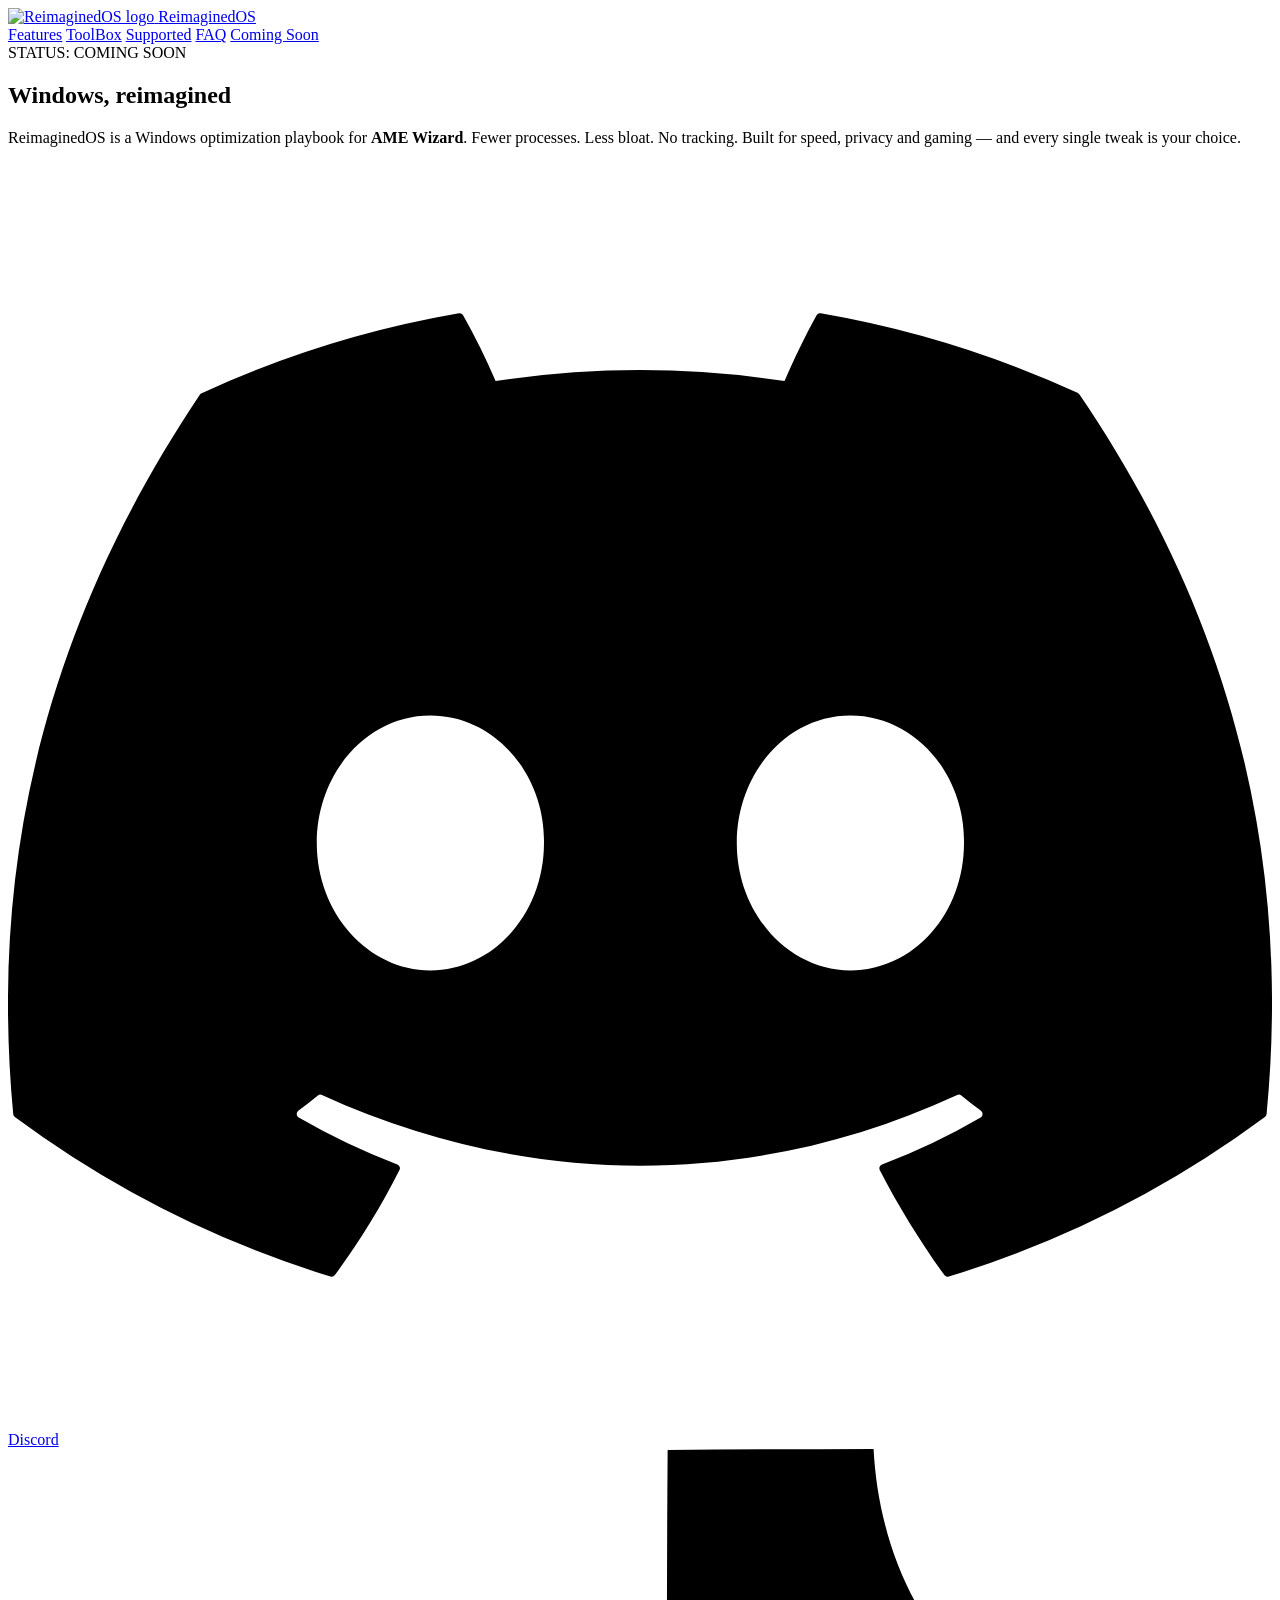
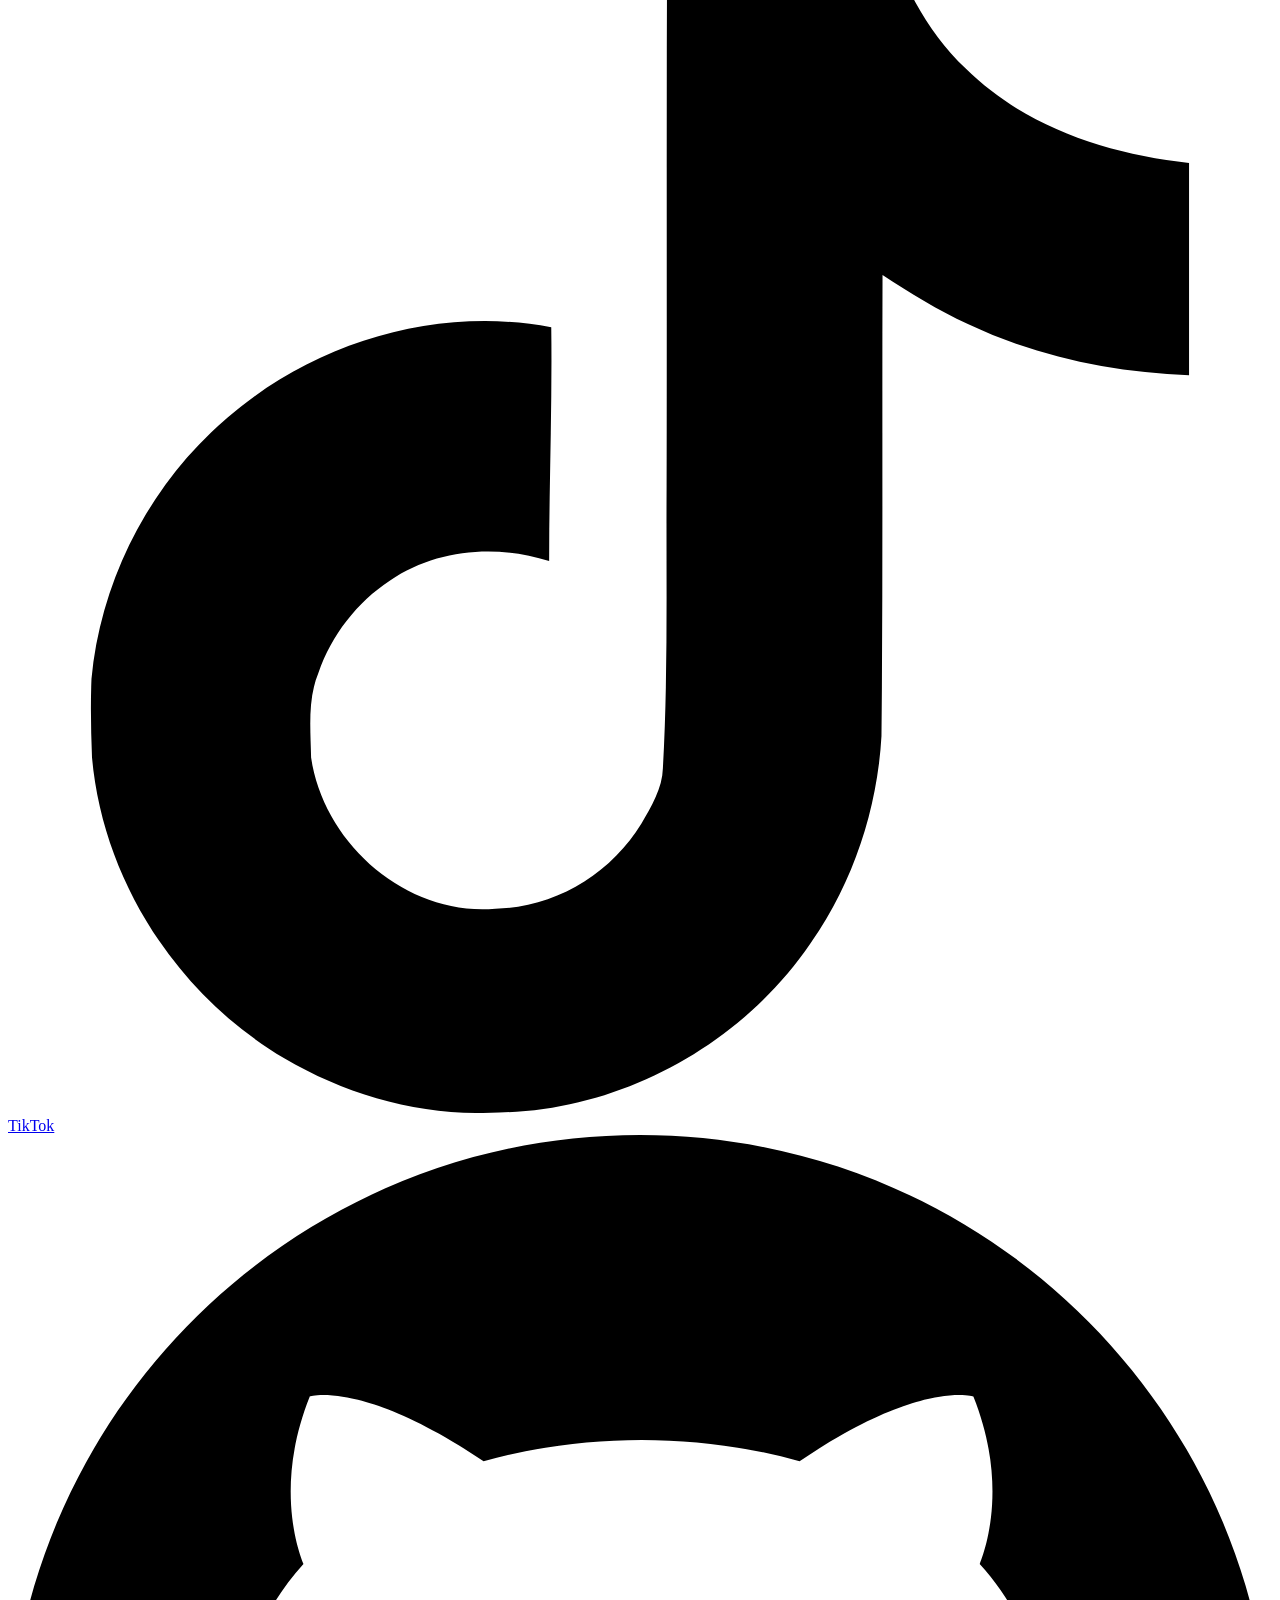
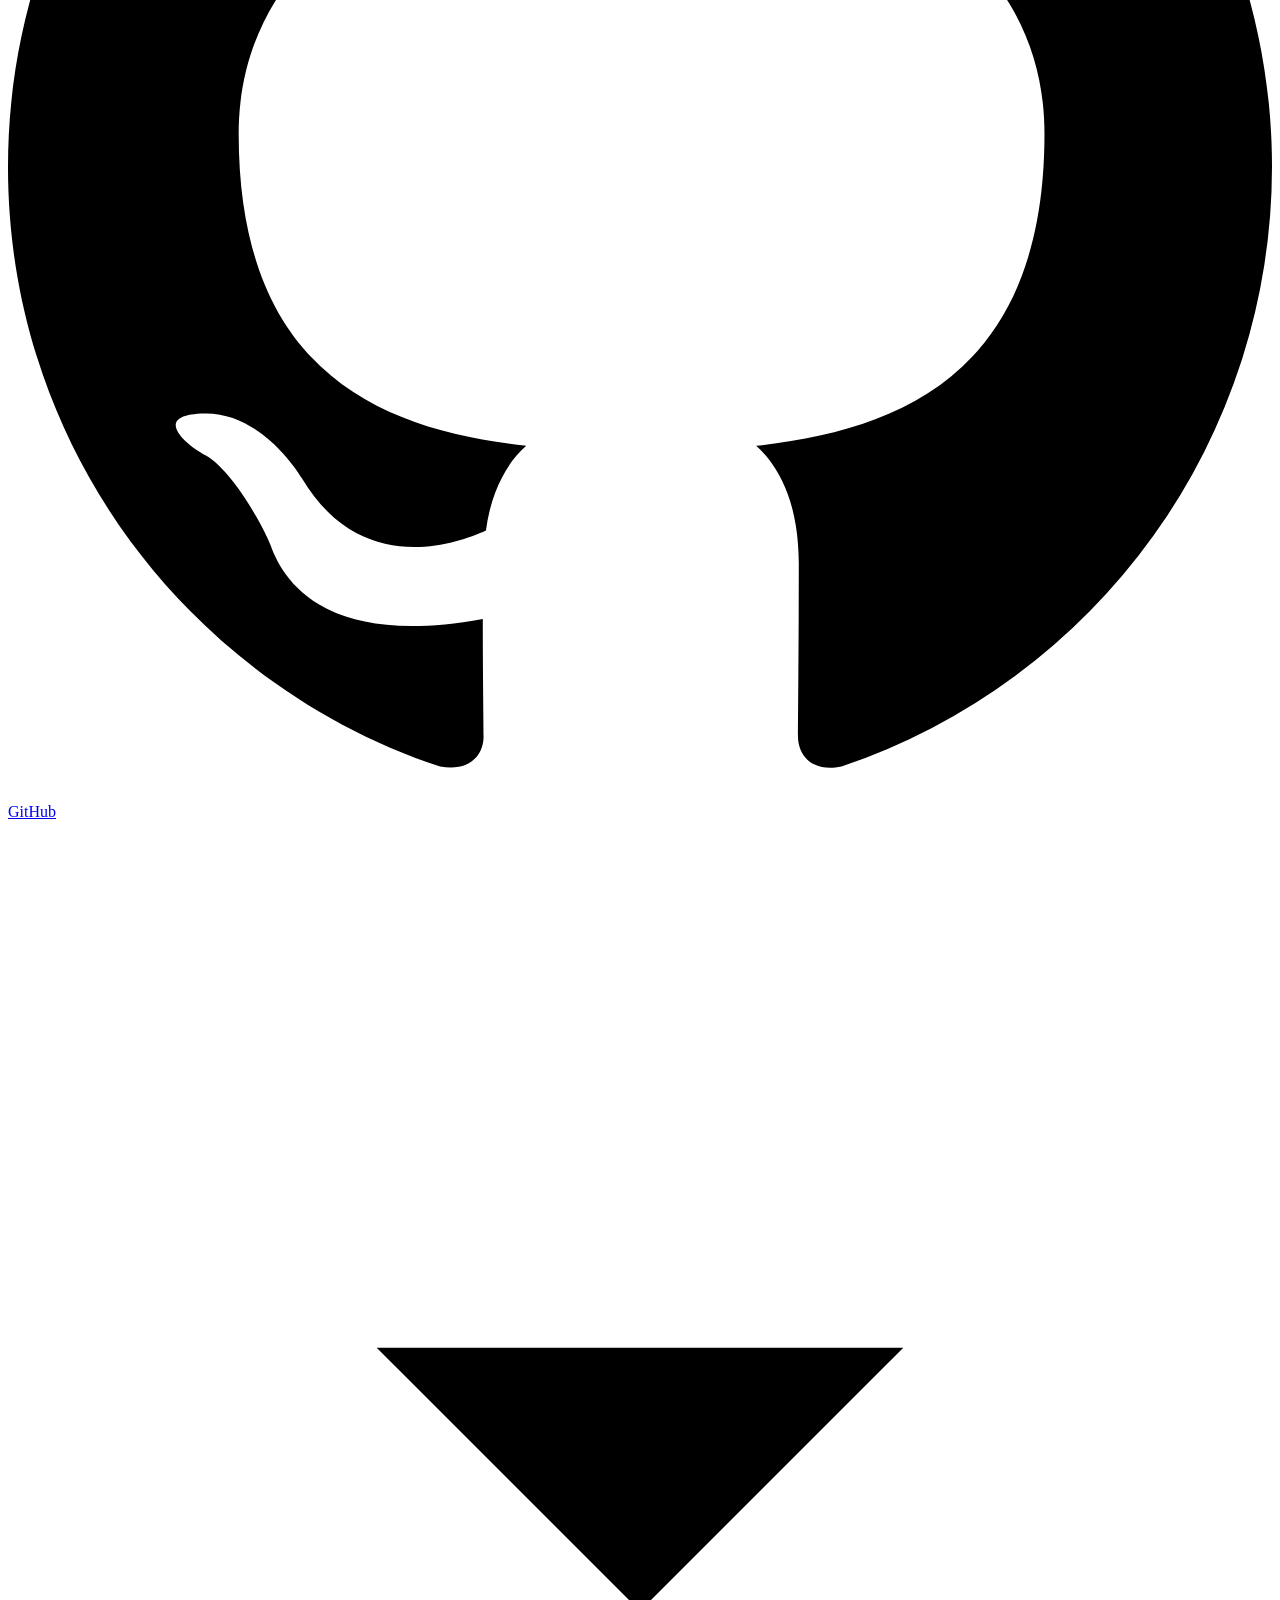
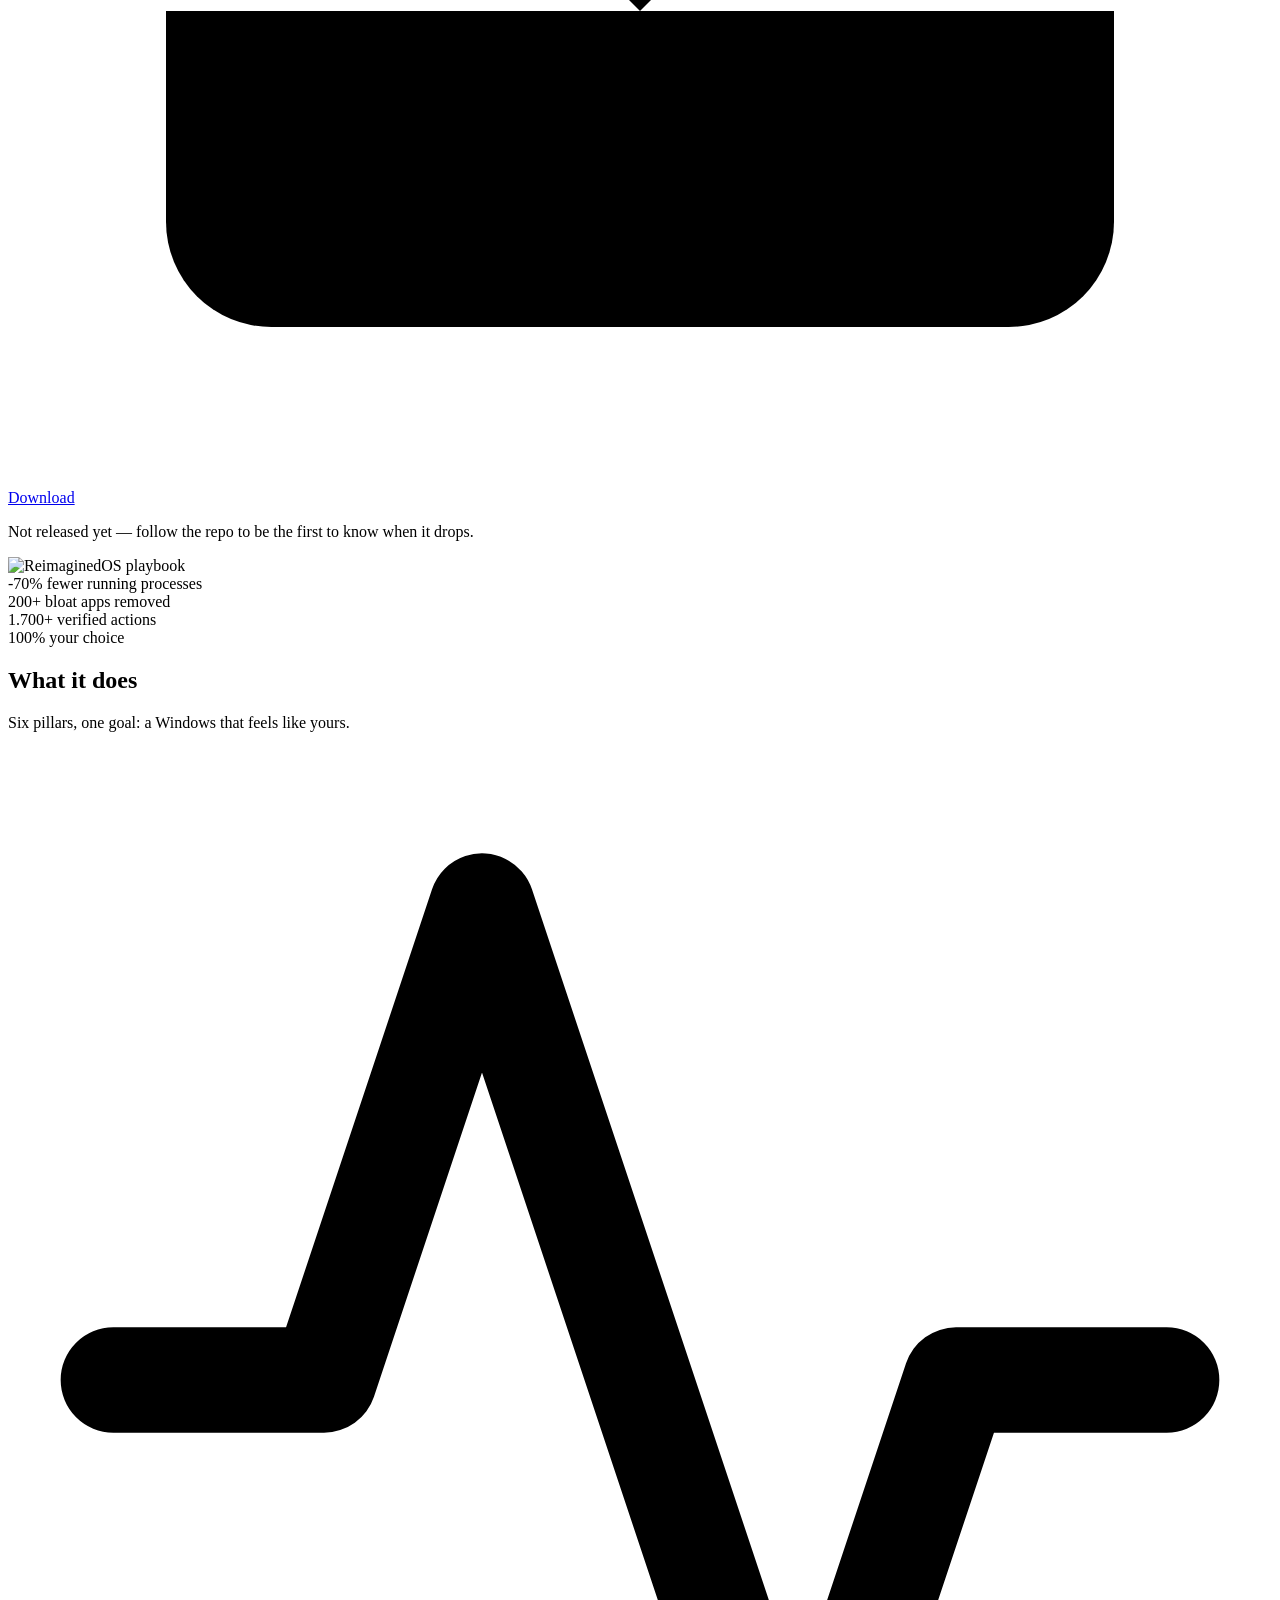
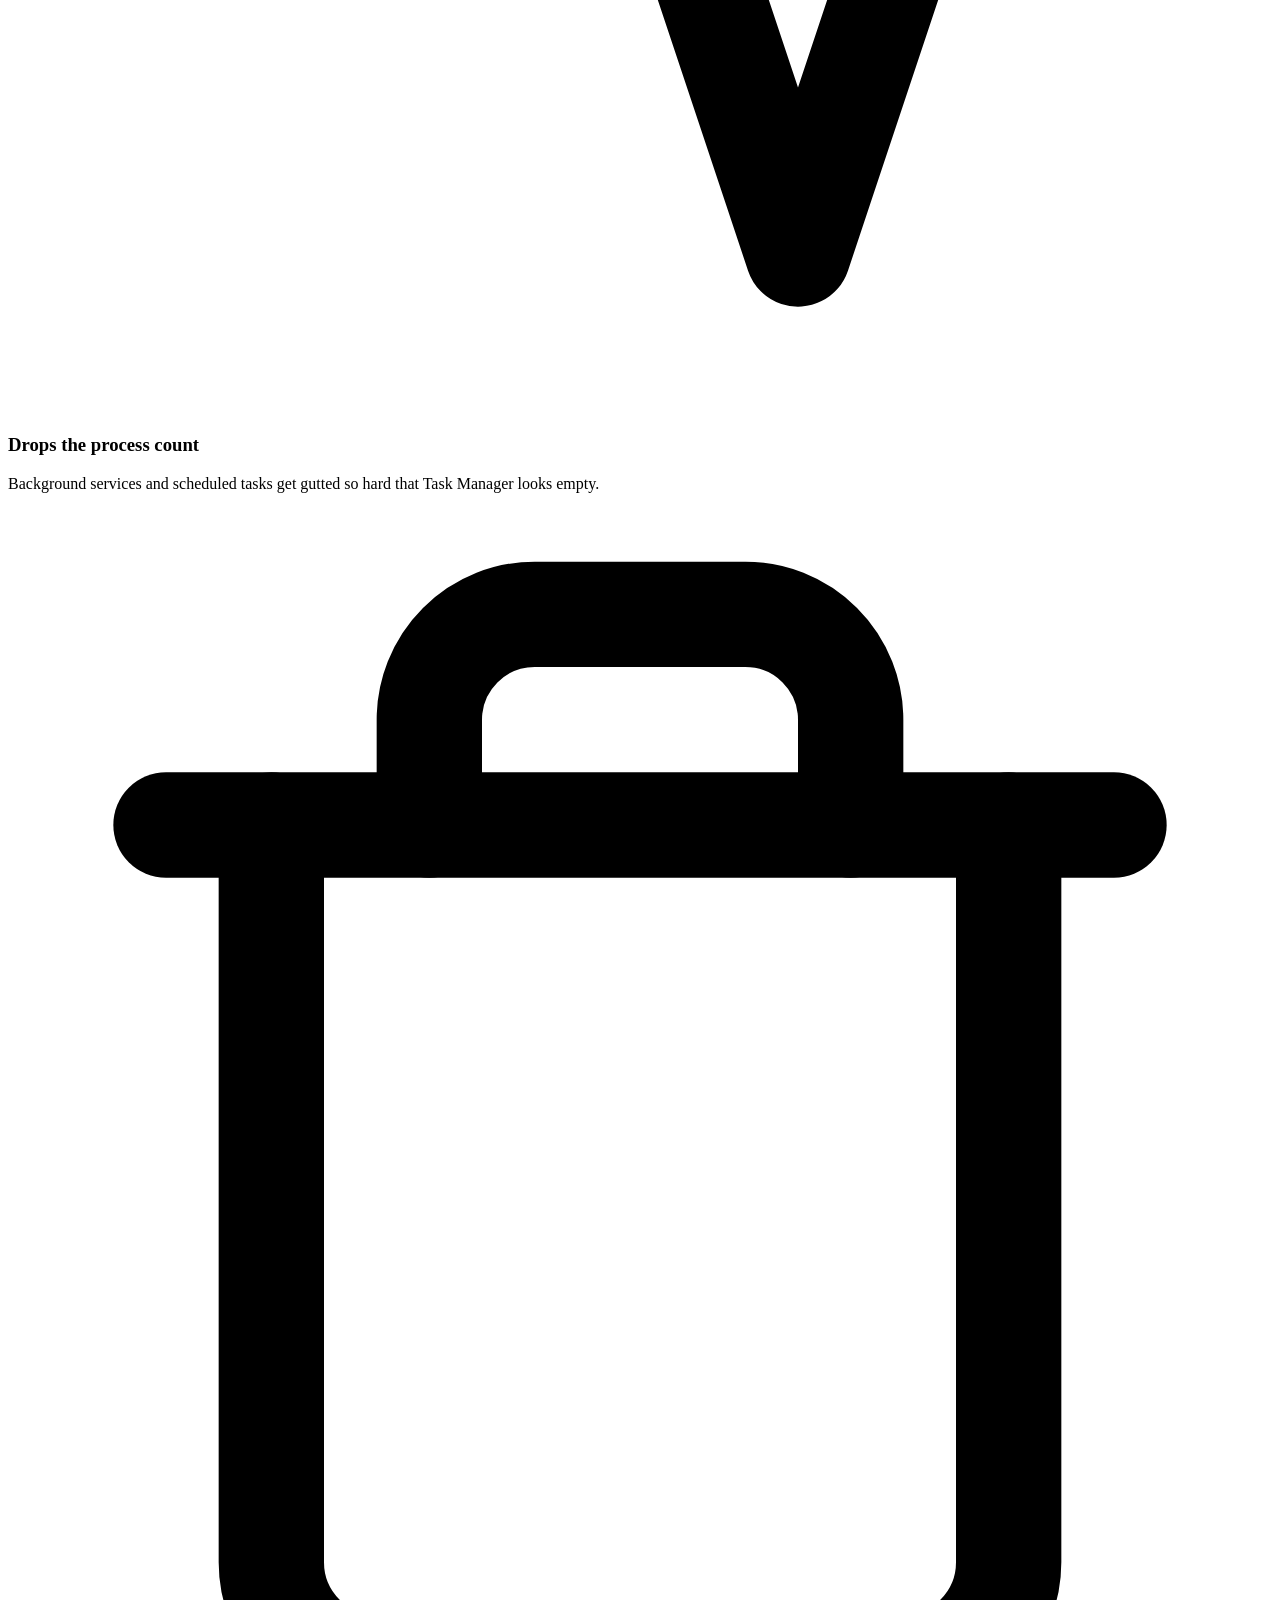
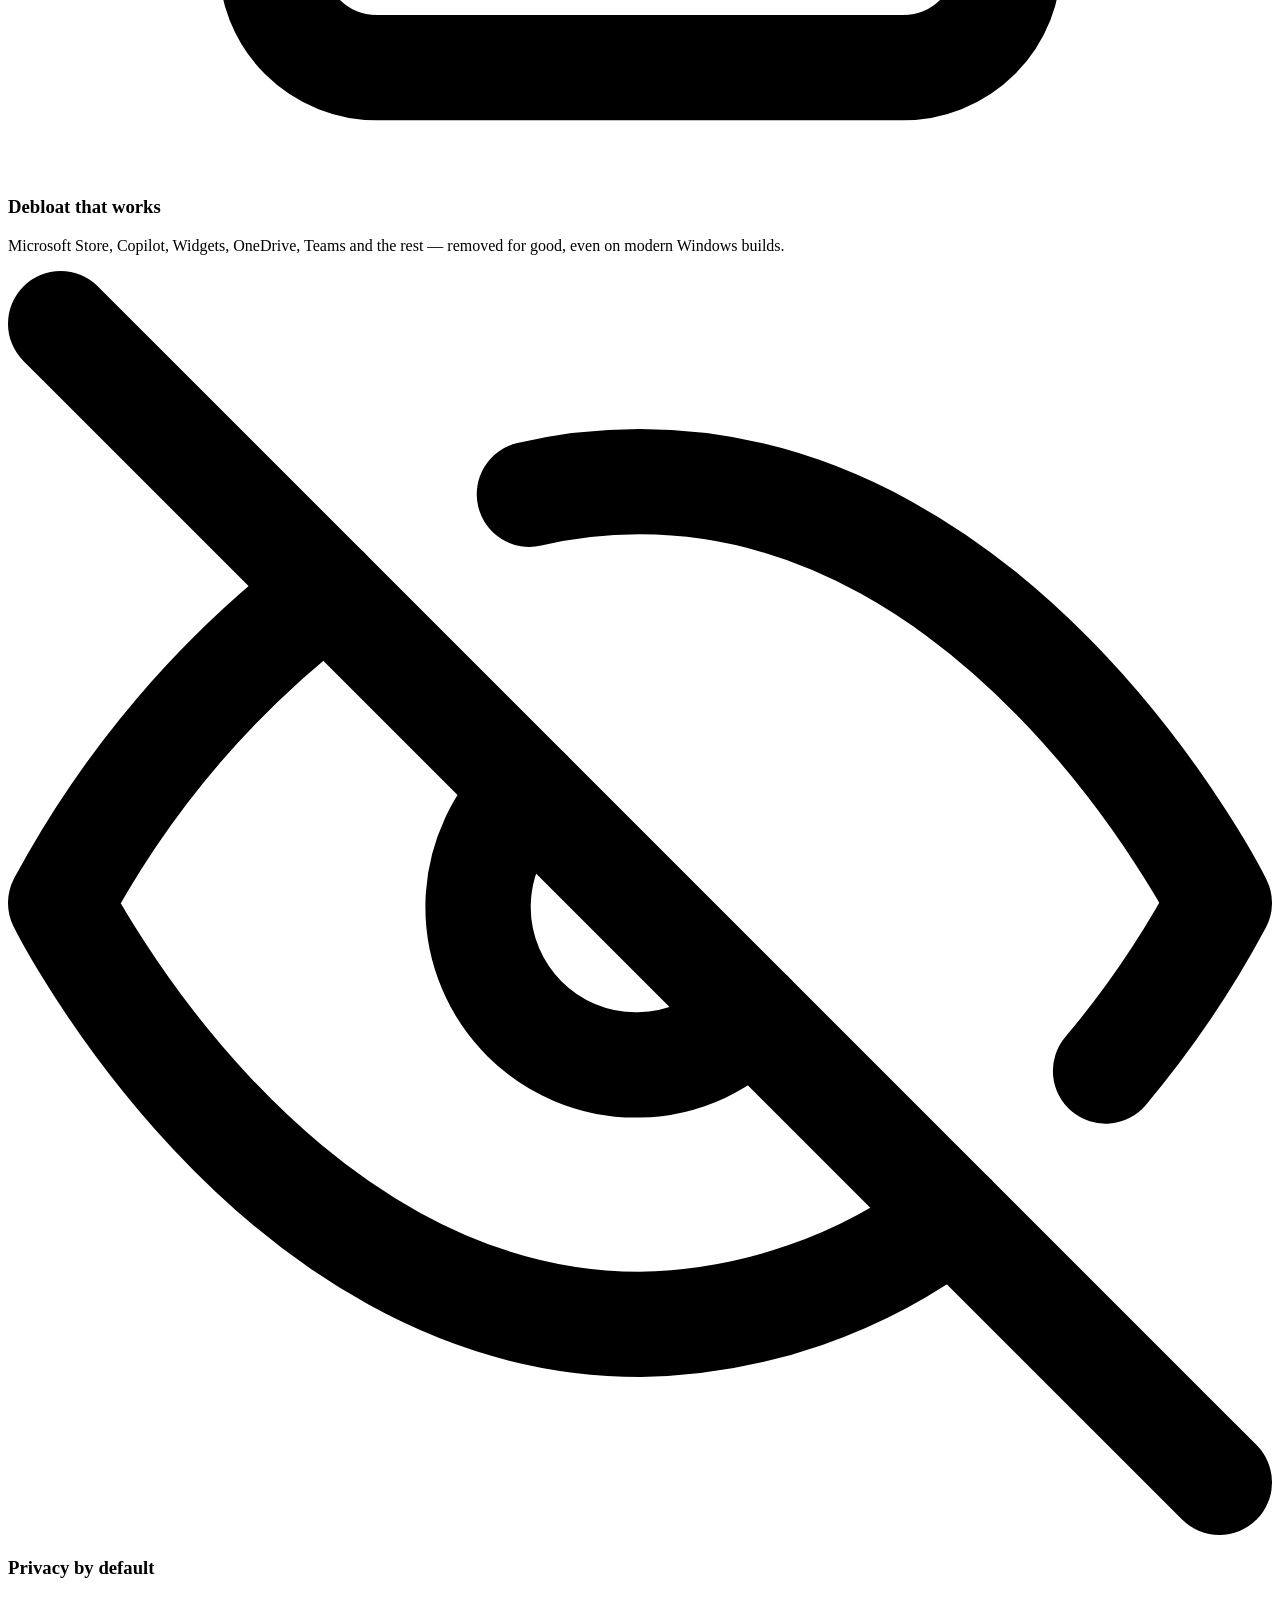
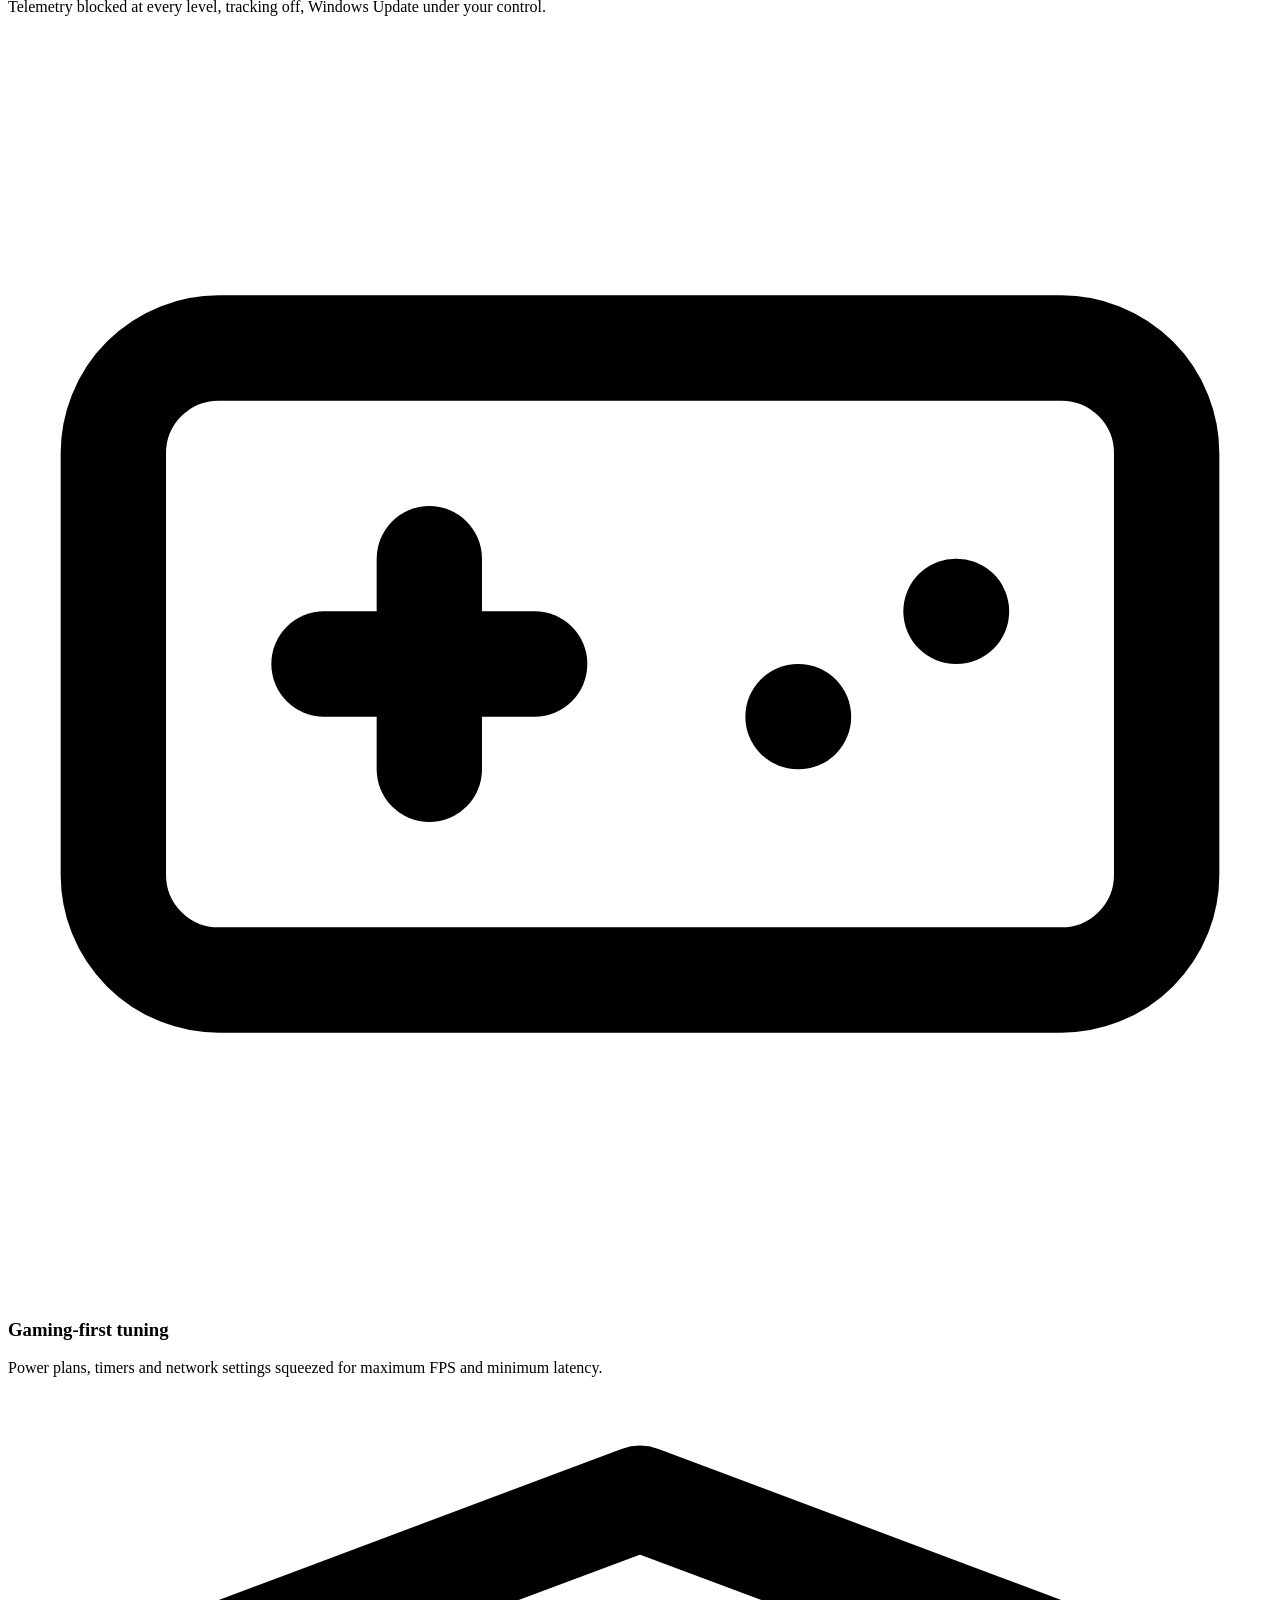
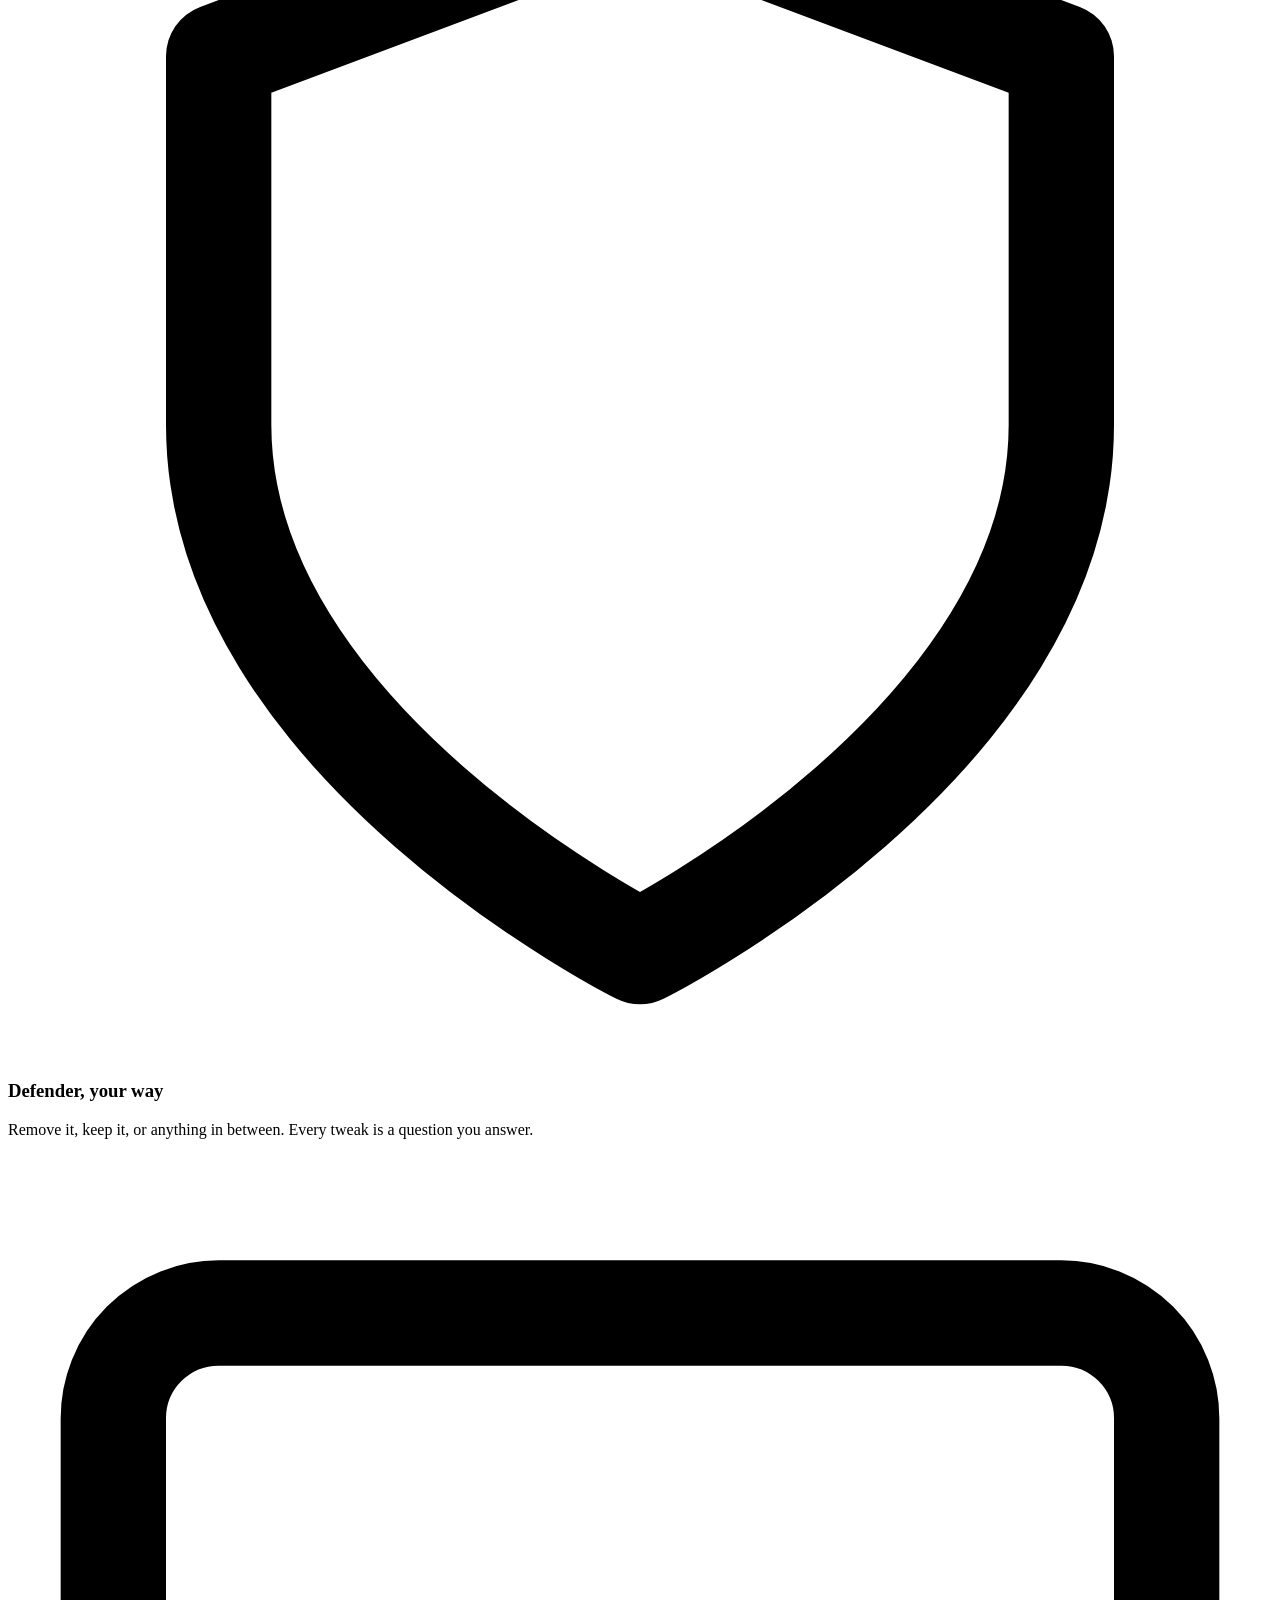
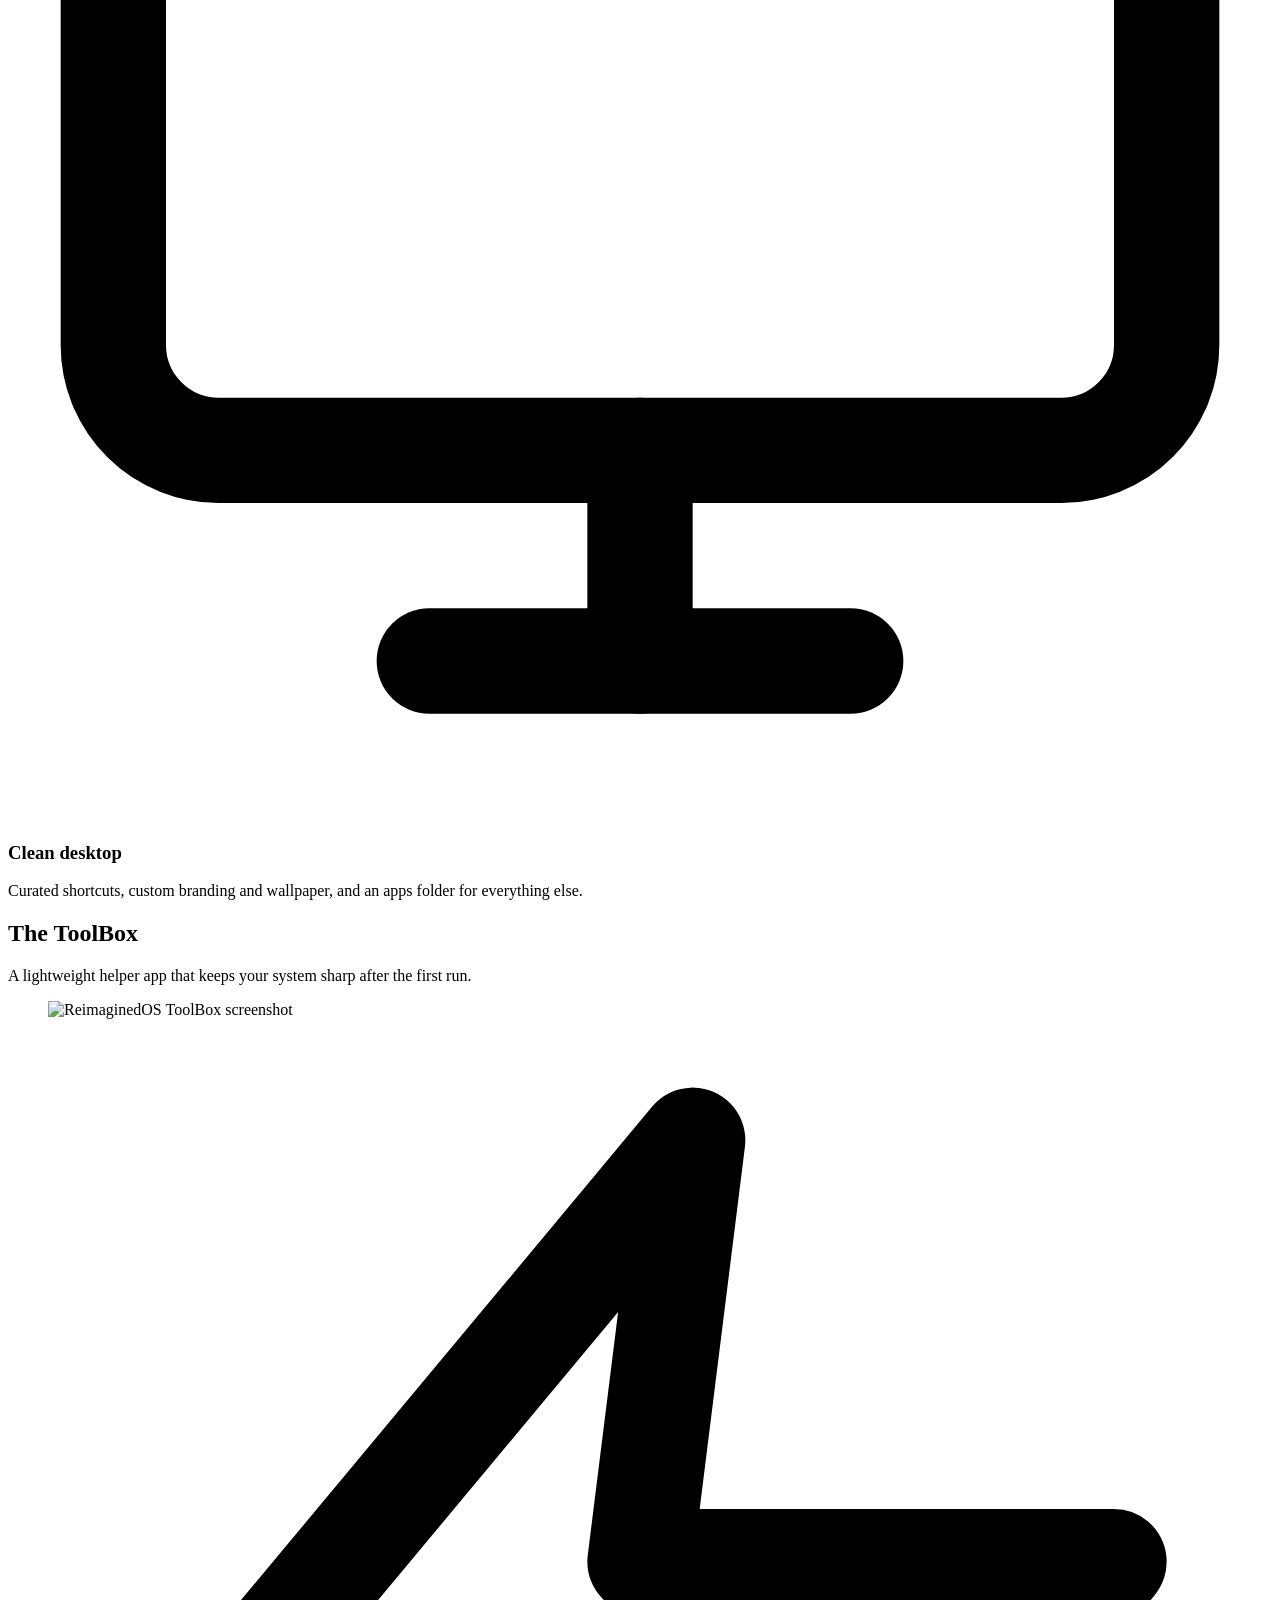
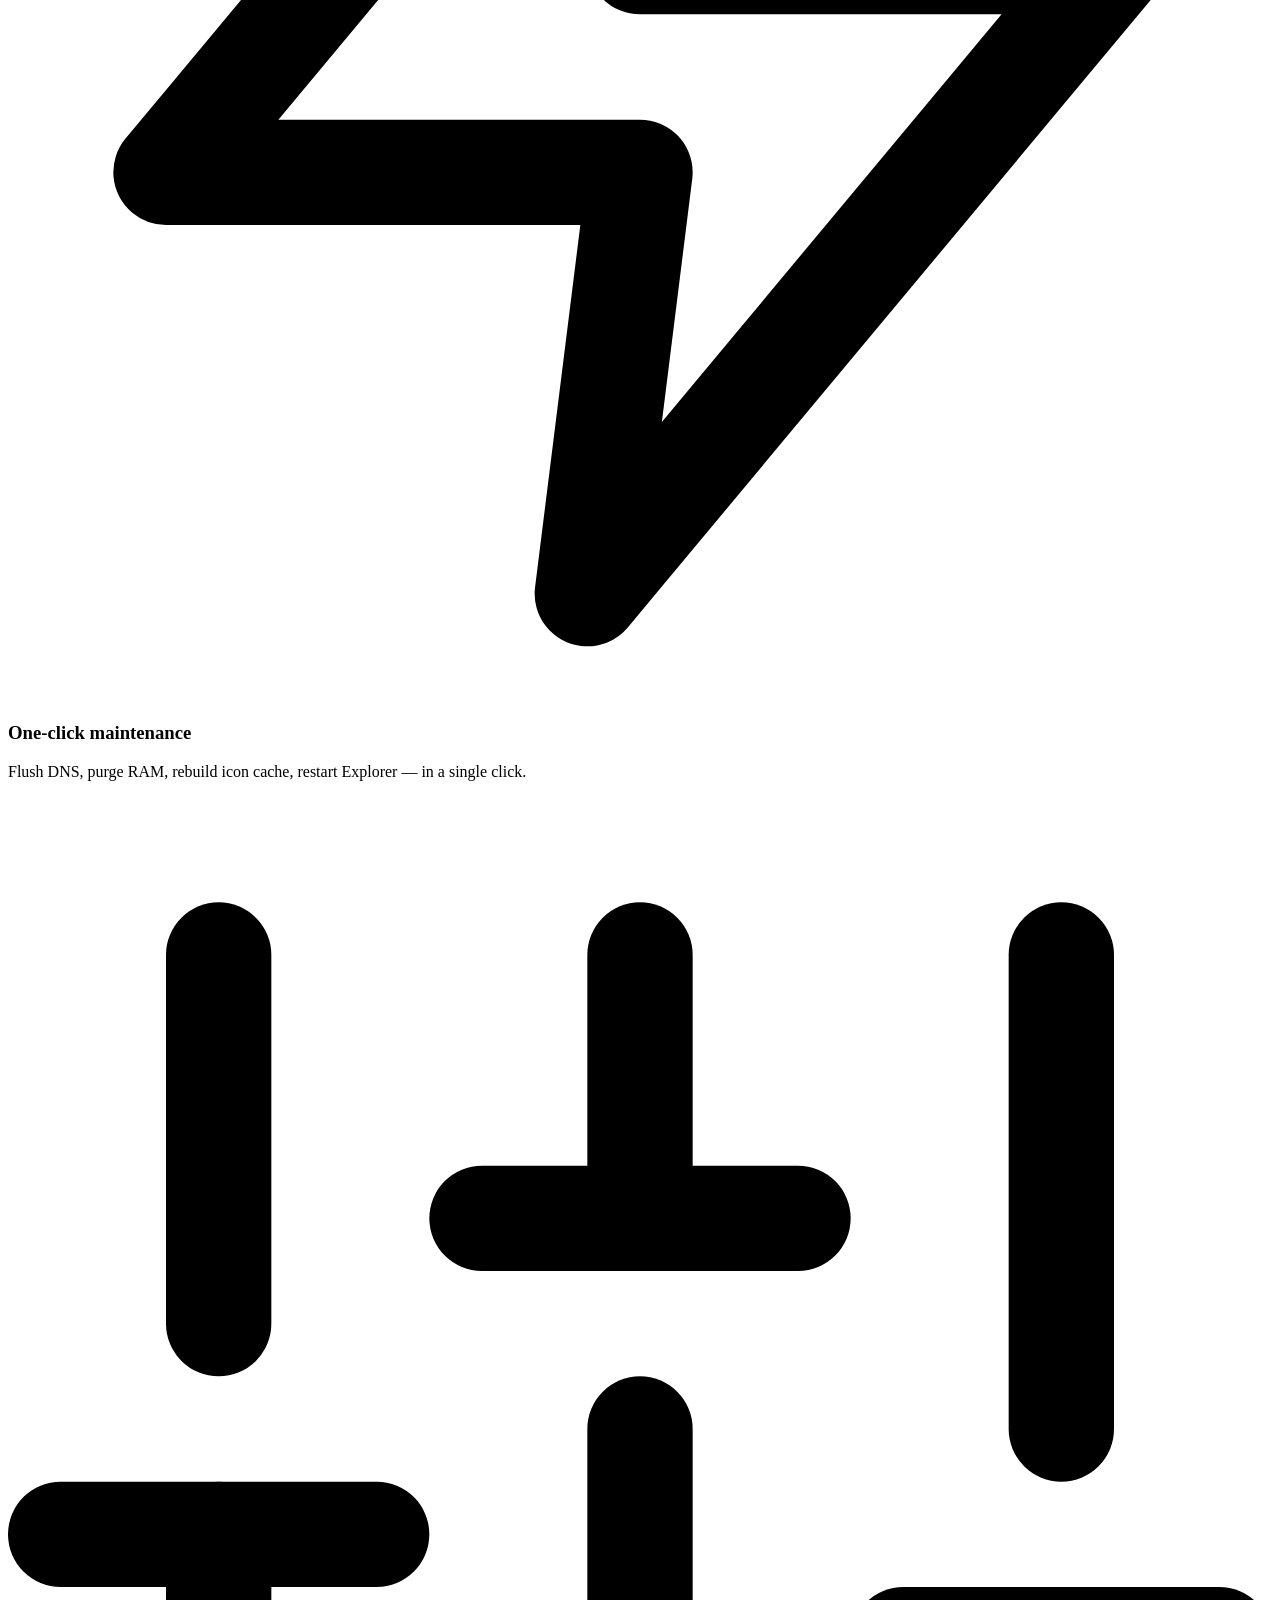
==== index.html @ c4832d1b "Add files via upload" ====
﻿<!DOCTYPE html>
<html lang="en">
<head>
<meta charset="UTF-8">
<meta name="viewport" content="width=device-width, initial-scale=1.0">
<title>ReimaginedOS — Coming Soon</title>
<meta name="description" content="ReimaginedOS is a Windows optimization playbook for AME Wizard. Fast, clean, private, gaming-first. Coming soon.">
<link rel="icon" type="image/png" href="assets/logo.png">
<link rel="stylesheet" href="css/style.css">
</head>
<body>

<header class="nav">
  <div class="nav-inner">
    <a class="brand" href="#top">
      <img src="assets/logo.png" alt="ReimaginedOS logo" class="brand-logo">
      <span class="brand-name">ReimaginedOS</span>
    </a>
    <nav class="nav-links">
      <a href="#features">Features</a>
      <a href="#toolbox">ToolBox</a>
      <a href="#supported">Supported</a>
      <a href="#faq">FAQ</a>
      <a href="#coming-soon" class="nav-cta">Coming Soon</a>
    </nav>
  </div>
</header>

<main id="top">

  <section class="hero">
    <div class="hero-split">
      <div class="hero-inner">
        <span class="hero-badge">STATUS: COMING SOON</span>
        <h1 class="hero-title">Windows, <span class="accent">reimagined</span></h1>
        <p class="hero-sub">
          ReimaginedOS is a Windows optimization playbook for <strong>AME Wizard</strong>.
          Fewer processes. Less bloat. No tracking. Built for speed, privacy and gaming —
          and every single tweak is your choice.
        </p>
        <div class="hero-actions">
          <a class="btn btn-discord" href="https://discord.gg/NjkgT7vXBb">
            <svg viewBox="0 0 24 24" class="btn-logo" aria-hidden="true"><path d="M20.317 4.369a19.79 19.79 0 0 0-4.885-1.515.074.074 0 0 0-.079.037c-.21.375-.444.864-.608 1.25a18.27 18.27 0 0 0-5.487 0 12.64 12.64 0 0 0-.617-1.25.077.077 0 0 0-.079-.037A19.736 19.736 0 0 0 3.677 4.37a.07.07 0 0 0-.032.027C.533 9.046-.32 13.58.099 18.057a.082.082 0 0 0 .031.057 19.9 19.9 0 0 0 5.993 3.03.078.078 0 0 0 .084-.028c.462-.63.874-1.295 1.226-1.994a.076.076 0 0 0-.041-.106 13.107 13.107 0 0 1-1.872-.892.077.077 0 0 1-.008-.128c.126-.094.252-.192.372-.291a.074.074 0 0 1 .077-.01c3.928 1.793 8.18 1.793 12.062 0a.074.074 0 0 1 .078.01c.12.098.246.198.373.292a.077.077 0 0 1-.006.127 12.299 12.299 0 0 1-1.873.892.077.077 0 0 0-.041.107c.36.698.772 1.362 1.225 1.993a.076.076 0 0 0 .084.028 19.839 19.839 0 0 0 6.002-3.03.077.077 0 0 0 .032-.054c.5-5.177-.838-9.674-3.549-13.66a.061.061 0 0 0-.031-.03zM8.02 15.33c-1.183 0-2.157-1.085-2.157-2.419 0-1.333.956-2.419 2.157-2.419 1.21 0 2.176 1.096 2.157 2.42 0 1.333-.956 2.418-2.157 2.418zm7.975 0c-1.183 0-2.157-1.085-2.157-2.419 0-1.333.955-2.419 2.157-2.419 1.21 0 2.176 1.096 2.157 2.42 0 1.333-.946 2.418-2.157 2.418z"/></svg>
            Discord
          </a>
          <a class="btn btn-tiktok" href="https://tiktok.com/@cr1mix">
            <svg viewBox="0 0 24 24" class="btn-logo" aria-hidden="true"><path d="M12.525.02c1.31-.02 2.61-.01 3.91-.02.08 1.53.63 3.09 1.75 4.17 1.12 1.11 2.7 1.62 4.24 1.79v4.03c-1.44-.05-2.89-.35-4.2-.97-.57-.26-1.1-.59-1.62-.93-.01 2.92.01 5.84-.02 8.75-.08 1.4-.54 2.79-1.35 3.94-1.31 1.92-3.58 3.17-5.91 3.21-1.43.08-2.86-.31-4.08-1.03-2.02-1.19-3.44-3.37-3.65-5.71-.02-.5-.03-1-.01-1.49.18-1.9 1.12-3.72 2.58-4.96 1.66-1.44 3.98-2.13 6.15-1.72.02 1.48-.04 2.96-.04 4.44-.99-.32-2.15-.23-3.02.37-.63.41-1.11 1.04-1.36 1.75-.21.51-.15 1.07-.14 1.61.24 1.64 1.82 3.02 3.5 2.87 1.12-.01 2.19-.66 2.77-1.61.19-.33.4-.67.41-1.06.1-1.79.06-3.57.07-5.36.01-4.03-.01-8.05.02-12.07z"/></svg>
            TikTok
          </a>
          <a class="btn btn-github" href="https://github.com/cr1mix/ReimaginedOS">
            <svg viewBox="0 0 24 24" class="btn-logo" aria-hidden="true"><path d="M12 0C5.37 0 0 5.37 0 12c0 5.31 3.435 9.795 8.205 11.385.6.105.825-.255.825-.57 0-.285-.015-1.23-.015-2.235-3.015.555-3.795-.735-4.035-1.41-.135-.345-.72-1.41-1.23-1.695-.42-.225-1.02-.78-.015-.795.945-.015 1.62.87 1.845 1.23 1.08 1.815 2.805 1.305 3.495.99.105-.78.42-1.305.765-1.605-2.67-.3-5.46-1.335-5.46-5.925 0-1.305.465-2.385 1.23-3.225-.12-.3-.54-1.53.12-3.18 0 0 1.005-.315 3.3 1.23.96-.27 1.98-.405 3-.405s2.04.135 3 .405c2.295-1.56 3.3-1.23 3.3-1.23.66 1.65.24 2.88.12 3.18.765.84 1.23 1.905 1.23 3.225 0 4.605-2.805 5.625-5.475 5.925.435.375.81 1.095.81 2.22 0 1.605-.015 2.895-.015 3.3 0 .315.225.69.825.57A12.02 12.02 0 0 0 24 12c0-6.63-5.37-12-12-12z"/></svg>
            GitHub
          </a>
          <a class="btn btn-download" href="#coming-soon">
            <svg viewBox="0 0 24 24" class="btn-logo stroke" aria-hidden="true"><path d="M21 15v4a2 2 0 0 1-2 2H5a2 2 0 0 1-2-2v-4"/><polyline points="7 10 12 15 17 10"/><line x1="12" y1="15" x2="12" y2="3"/></svg>
            Download
          </a>
        </div>
        <p class="hero-note">Not released yet — follow the repo to be the first to know when it drops.</p>
      </div>
      <div class="hero-media">
        <img src="assets/playbook.png" alt="ReimaginedOS playbook" class="hero-art">
      </div>    </div>
  </section>

  <section class="stats">
    <div class="stats-row">
      <div class="stat">
        <span class="stat-num">-70%</span>
        <span class="stat-label">fewer running processes</span>
      </div>
      <div class="stat">
        <span class="stat-num">200+</span>
        <span class="stat-label">bloat apps removed</span>
      </div>
      <div class="stat">
        <span class="stat-num">1.700+</span>
        <span class="stat-label">verified actions</span>
      </div>
      <div class="stat">
        <span class="stat-num">100%</span>
        <span class="stat-label">your choice</span>
      </div>
    </div>
  </section>

  <section class="section" id="features">
    <h2 class="section-title">What it does</h2>
    <p class="section-sub">Six pillars, one goal: a Windows that feels like yours.</p>
    <div class="feature-grid">
      <article class="card">
        <span class="card-icon">
          <svg viewBox="0 0 24 24" fill="none" stroke="currentColor" stroke-width="2" stroke-linecap="round" stroke-linejoin="round"><path d="M22 12h-4l-3 9L9 3l-3 9H2"/></svg>
        </span>
        <h3>Drops the process count</h3>
        <p>Background services and scheduled tasks get gutted so hard that Task Manager looks empty.</p>
      </article>
      <article class="card">
        <span class="card-icon">
          <svg viewBox="0 0 24 24" fill="none" stroke="currentColor" stroke-width="2" stroke-linecap="round" stroke-linejoin="round"><polyline points="3 6 5 6 21 6"/><path d="M19 6v14a2 2 0 0 1-2 2H7a2 2 0 0 1-2-2V6m3 0V4a2 2 0 0 1 2-2h4a2 2 0 0 1 2 2v2"/></svg>
        </span>
        <h3>Debloat that works</h3>
        <p>Microsoft Store, Copilot, Widgets, OneDrive, Teams and the rest — removed for good, even on modern Windows builds.</p>
      </article>
      <article class="card">
        <span class="card-icon">
          <svg viewBox="0 0 24 24" fill="none" stroke="currentColor" stroke-width="2" stroke-linecap="round" stroke-linejoin="round"><path d="M17.94 17.94A10.07 10.07 0 0 1 12 20c-7 0-11-8-11-8a18.45 18.45 0 0 1 5.06-5.94M9.9 4.24A9.12 9.12 0 0 1 12 4c7 0 11 8 11 8a18.5 18.5 0 0 1-2.16 3.19m-6.72-1.07a3 3 0 1 1-4.24-4.24"/><line x1="1" y1="1" x2="23" y2="23"/></svg>
        </span>
        <h3>Privacy by default</h3>
        <p>Telemetry blocked at every level, tracking off, Windows Update under your control.</p>
      </article>
      <article class="card">
        <span class="card-icon">
          <svg viewBox="0 0 24 24" fill="none" stroke="currentColor" stroke-width="2" stroke-linecap="round" stroke-linejoin="round"><line x1="6" y1="12" x2="10" y2="12"/><line x1="8" y1="10" x2="8" y2="14"/><line x1="15" y1="13" x2="15.01" y2="13"/><line x1="18" y1="11" x2="18.01" y2="11"/><rect x="2" y="6" width="20" height="12" rx="2"/></svg>
        </span>
        <h3>Gaming-first tuning</h3>
        <p>Power plans, timers and network settings squeezed for maximum FPS and minimum latency.</p>
      </article>
      <article class="card">
        <span class="card-icon">
          <svg viewBox="0 0 24 24" fill="none" stroke="currentColor" stroke-width="2" stroke-linecap="round" stroke-linejoin="round"><path d="M12 22s8-4 8-10V5l-8-3-8 3v7c0 6 8 10 8 10z"/></svg>
        </span>
        <h3>Defender, your way</h3>
        <p>Remove it, keep it, or anything in between. Every tweak is a question you answer.</p>
      </article>
      <article class="card">
        <span class="card-icon">
          <svg viewBox="0 0 24 24" fill="none" stroke="currentColor" stroke-width="2" stroke-linecap="round" stroke-linejoin="round"><rect x="2" y="3" width="20" height="14" rx="2"/><line x1="8" y1="21" x2="16" y2="21"/><line x1="12" y1="17" x2="12" y2="21"/></svg>
        </span>
        <h3>Clean desktop</h3>
        <p>Curated shortcuts, custom branding and wallpaper, and an apps folder for everything else.</p>
      </article>
    </div>
  </section>

  <section class="section section-alt" id="toolbox">
    <h2 class="section-title">The ToolBox</h2>
    <p class="section-sub">A lightweight helper app that keeps your system sharp after the first run.</p>
    <figure class="screenshot">
      <img src="assets/toolbox.png" alt="ReimaginedOS ToolBox screenshot">
    </figure>
    <div class="feature-grid trio">
      <article class="card">
        <span class="card-icon">
          <svg viewBox="0 0 24 24" fill="none" stroke="currentColor" stroke-width="2" stroke-linecap="round" stroke-linejoin="round"><polyline points="13 2 3 14 12 14 11 22 21 10 12 10 13 2"/></svg>
        </span>
        <h3>One-click maintenance</h3>
        <p>Flush DNS, purge RAM, rebuild icon cache, restart Explorer — in a single click.</p>
      </article>
      <article class="card">
        <span class="card-icon">
          <svg viewBox="0 0 24 24" fill="none" stroke="currentColor" stroke-width="2" stroke-linecap="round" stroke-linejoin="round"><line x1="4" y1="21" x2="4" y2="14"/><line x1="4" y1="10" x2="4" y2="3"/><line x1="12" y1="21" x2="12" y2="12"/><line x1="12" y1="8" x2="12" y2="3"/><line x1="20" y1="21" x2="20" y2="16"/><line x1="20" y1="12" x2="20" y2="3"/><line x1="1" y1="14" x2="7" y2="14"/><line x1="9" y1="8" x2="15" y2="8"/><line x1="17" y1="16" x2="23" y2="16"/></svg>
        </span>
        <h3>Toggles</h3>
        <p>Quick switches for Defender, Windows Update, services and telemetry.</p>
      </article>
      <article class="card">
        <span class="card-icon">
          <svg viewBox="0 0 24 24" fill="none" stroke="currentColor" stroke-width="2" stroke-linecap="round" stroke-linejoin="round"><line x1="18" y1="20" x2="18" y2="10"/><line x1="12" y1="20" x2="12" y2="4"/><line x1="6" y1="20" x2="6" y2="14"/></svg>
        </span>
        <h3>System info</h3>
        <p>OS, CPU, RAM, GPU and power plan at a glance, in a tiny window.</p>
      </article>
    </div>
  </section>

  <section class="section" id="supported">
    <h2 class="section-title">Supported systems</h2>
    <p class="section-sub">ReimaginedOS currently targets AMD64 builds of:</p>
    <div class="os-row">
      <span class="os-badge"><span class="os-dot"></span>Windows 10 22H2</span>
      <span class="os-badge"><span class="os-dot"></span>Windows 11 23H2</span>
      <span class="os-badge"><span class="os-dot"></span>Windows 11 24H2 + LTSC</span>
      <span class="os-badge"><span class="os-dot"></span>Windows 11 25H2</span>
    </div>
  </section>

  <section class="section section-alt" id="coming-soon">
    <h2 class="section-title">Coming soon</h2>
    <p class="section-sub">The playbook is still in development and being tested on virtual machines. No release date yet.</p>
    <div class="soon-box">
      <div class="soon-actions">
        <a class="btn btn-discord" href="https://discord.gg/NjkgT7vXBb">
          <svg viewBox="0 0 24 24" class="btn-logo" aria-hidden="true"><path d="M20.317 4.369a19.79 19.79 0 0 0-4.885-1.515.074.074 0 0 0-.079.037c-.21.375-.444.864-.608 1.25a18.27 18.27 0 0 0-5.487 0 12.64 12.64 0 0 0-.617-1.25.077.077 0 0 0-.079-.037A19.736 19.736 0 0 0 3.677 4.37a.07.07 0 0 0-.032.027C.533 9.046-.32 13.58.099 18.057a.082.082 0 0 0 .031.057 19.9 19.9 0 0 0 5.993 3.03.078.078 0 0 0 .084-.028c.462-.63.874-1.295 1.226-1.994a.076.076 0 0 0-.041-.106 13.107 13.107 0 0 1-1.872-.892.077.077 0 0 1-.008-.128c.126-.094.252-.192.372-.291a.074.074 0 0 1 .077-.01c3.928 1.793 8.18 1.793 12.062 0a.074.074 0 0 1 .078.01c.12.098.246.198.373.292a.077.077 0 0 1-.006.127 12.299 12.299 0 0 1-1.873.892.077.077 0 0 0-.041.107c.36.698.772 1.362 1.225 1.993a.076.076 0 0 0 .084.028 19.839 19.839 0 0 0 6.002-3.03.077.077 0 0 0 .032-.054c.5-5.177-.838-9.674-3.549-13.66a.061.061 0 0 0-.031-.03zM8.02 15.33c-1.183 0-2.157-1.085-2.157-2.419 0-1.333.956-2.419 2.157-2.419 1.21 0 2.176 1.096 2.157 2.42 0 1.333-.956 2.418-2.157 2.418zm7.975 0c-1.183 0-2.157-1.085-2.157-2.419 0-1.333.955-2.419 2.157-2.419 1.21 0 2.176 1.096 2.157 2.42 0 1.333-.946 2.418-2.157 2.418z"/></svg>
          Get notified on Discord
        </a>
        <a class="btn btn-ghost" href="#supported">Check supported systems</a>
      </div>
      <p class="tip-note">A fresh, stock Windows installation is recommended before applying the playbook.</p>
    </div>
  </section>

  <section class="section" id="faq">
    <h2 class="section-title">FAQ</h2>
    <div class="faq-list">
      <details class="faq-item">
        <summary>When will ReimaginedOS be released?</summary>
        <p>It's still in development and being tested on virtual machines. No date yet — follow the repo or the Discord to be notified the moment it drops.</p>
      </details>
      <details class="faq-item">
        <summary>Is it safe?</summary>
        <p>Every tweak is a question you answer — nothing is applied without your consent. A fresh, stock Windows install is still recommended before applying.</p>
      </details>
      <details class="faq-item">
        <summary>Do I need AME Wizard?</summary>
        <p>Yes. The playbook runs inside the free, open-source AME Wizard — you just drag and drop.</p>
      </details>
      <details class="faq-item">
        <summary>Can I keep Windows Defender?</summary>
        <p>Of course. Defender is fully optional: remove it, keep it, or anything in between.</p>
      </details>
      <details class="faq-item">
        <summary>Does it work on any Windows version?</summary>
        <p>ReimaginedOS currently targets Windows 10 22H2 and Windows 11 23H2 / 24H2 / 25H2 (AMD64).</p>
      </details>
    </div>
  </section>

</main>

<footer class="footer" id="links">
  <img src="assets/logo.png" alt="ReimaginedOS" class="footer-logo">
  <p class="footer-tag">Made by <strong>cr1mix</strong></p>
  <div class="footer-links">
    <a href="https://github.com/cr1mix/ReimaginedOS">GitHub</a>
    <a href="https://discord.gg/NjkgT7vXBb">Discord</a>
    <a href="https://tiktok.com/@cr1mix">TikTok</a>
  </div>
  <p class="footer-copy">© <span id="year"></span> ReimaginedOS. All rights reserved.</p>
</footer>

<script src="js/main.js"></script>
</body>
</html>
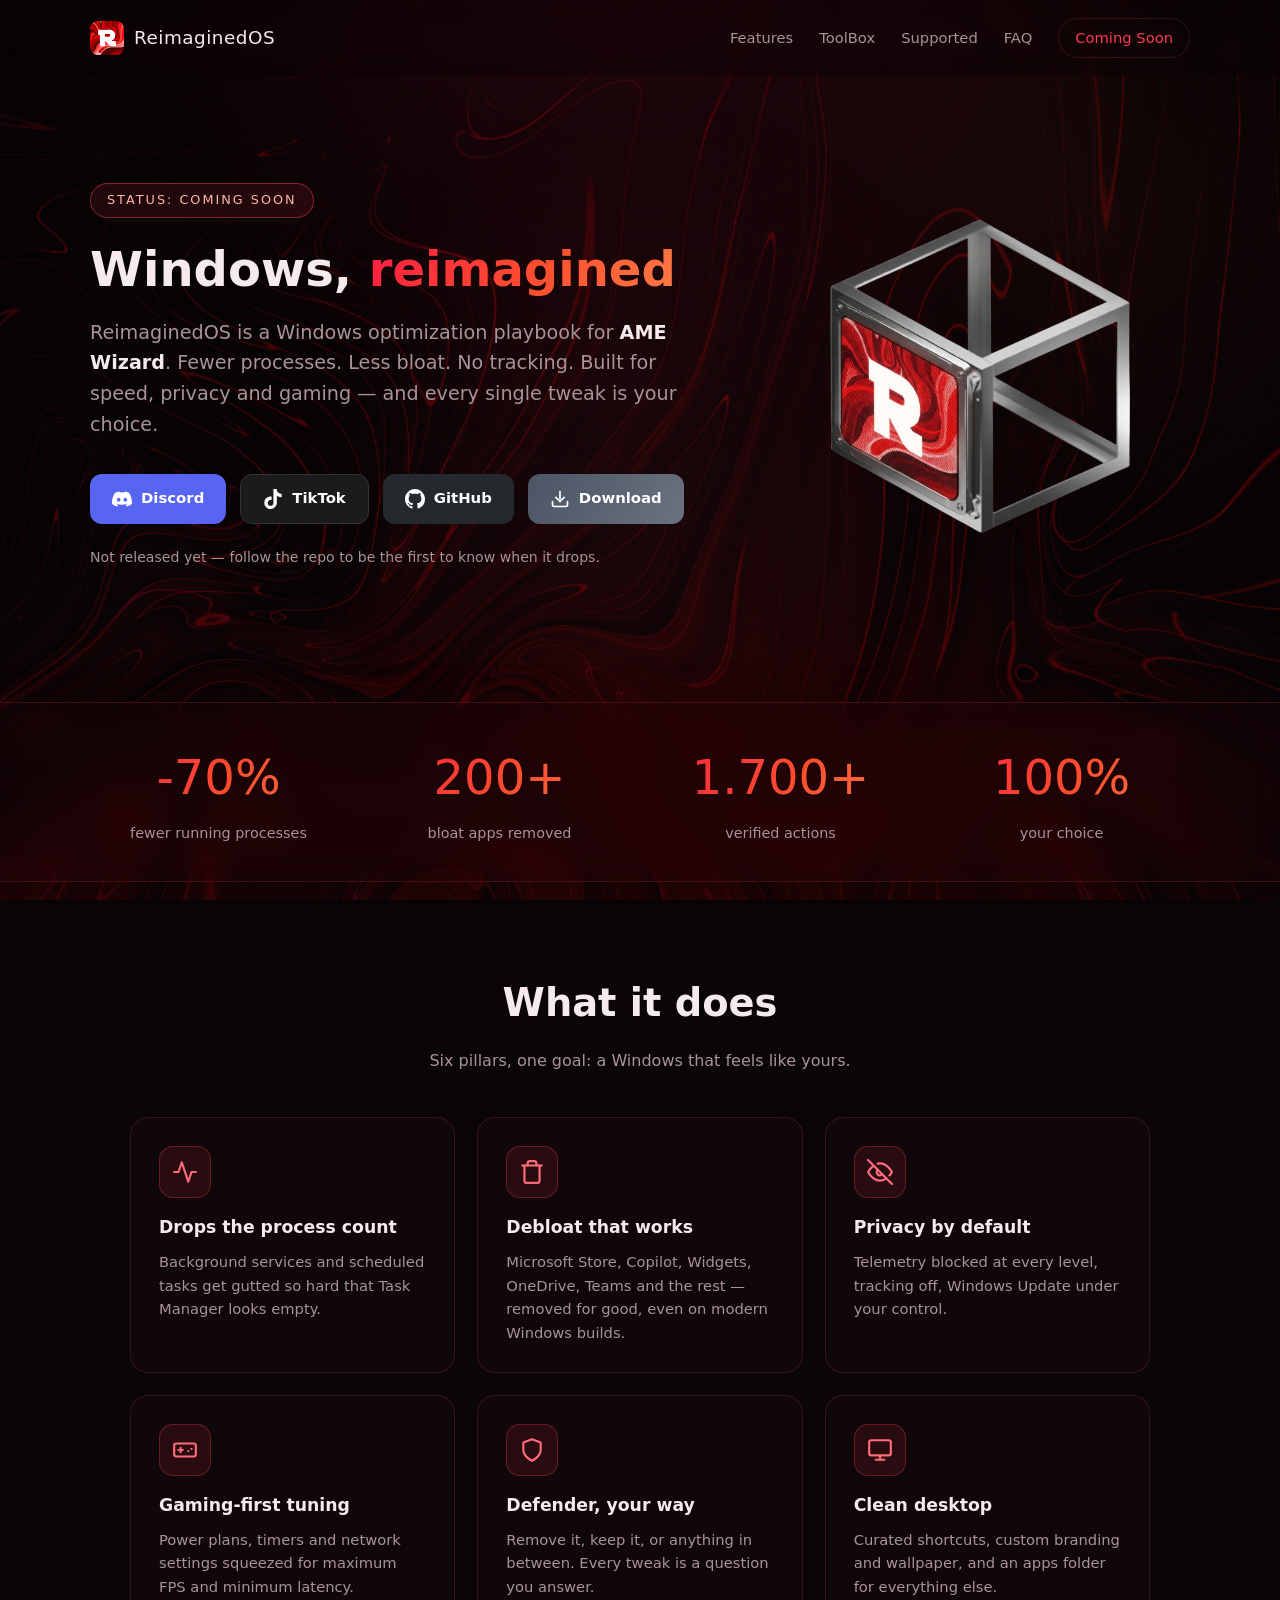
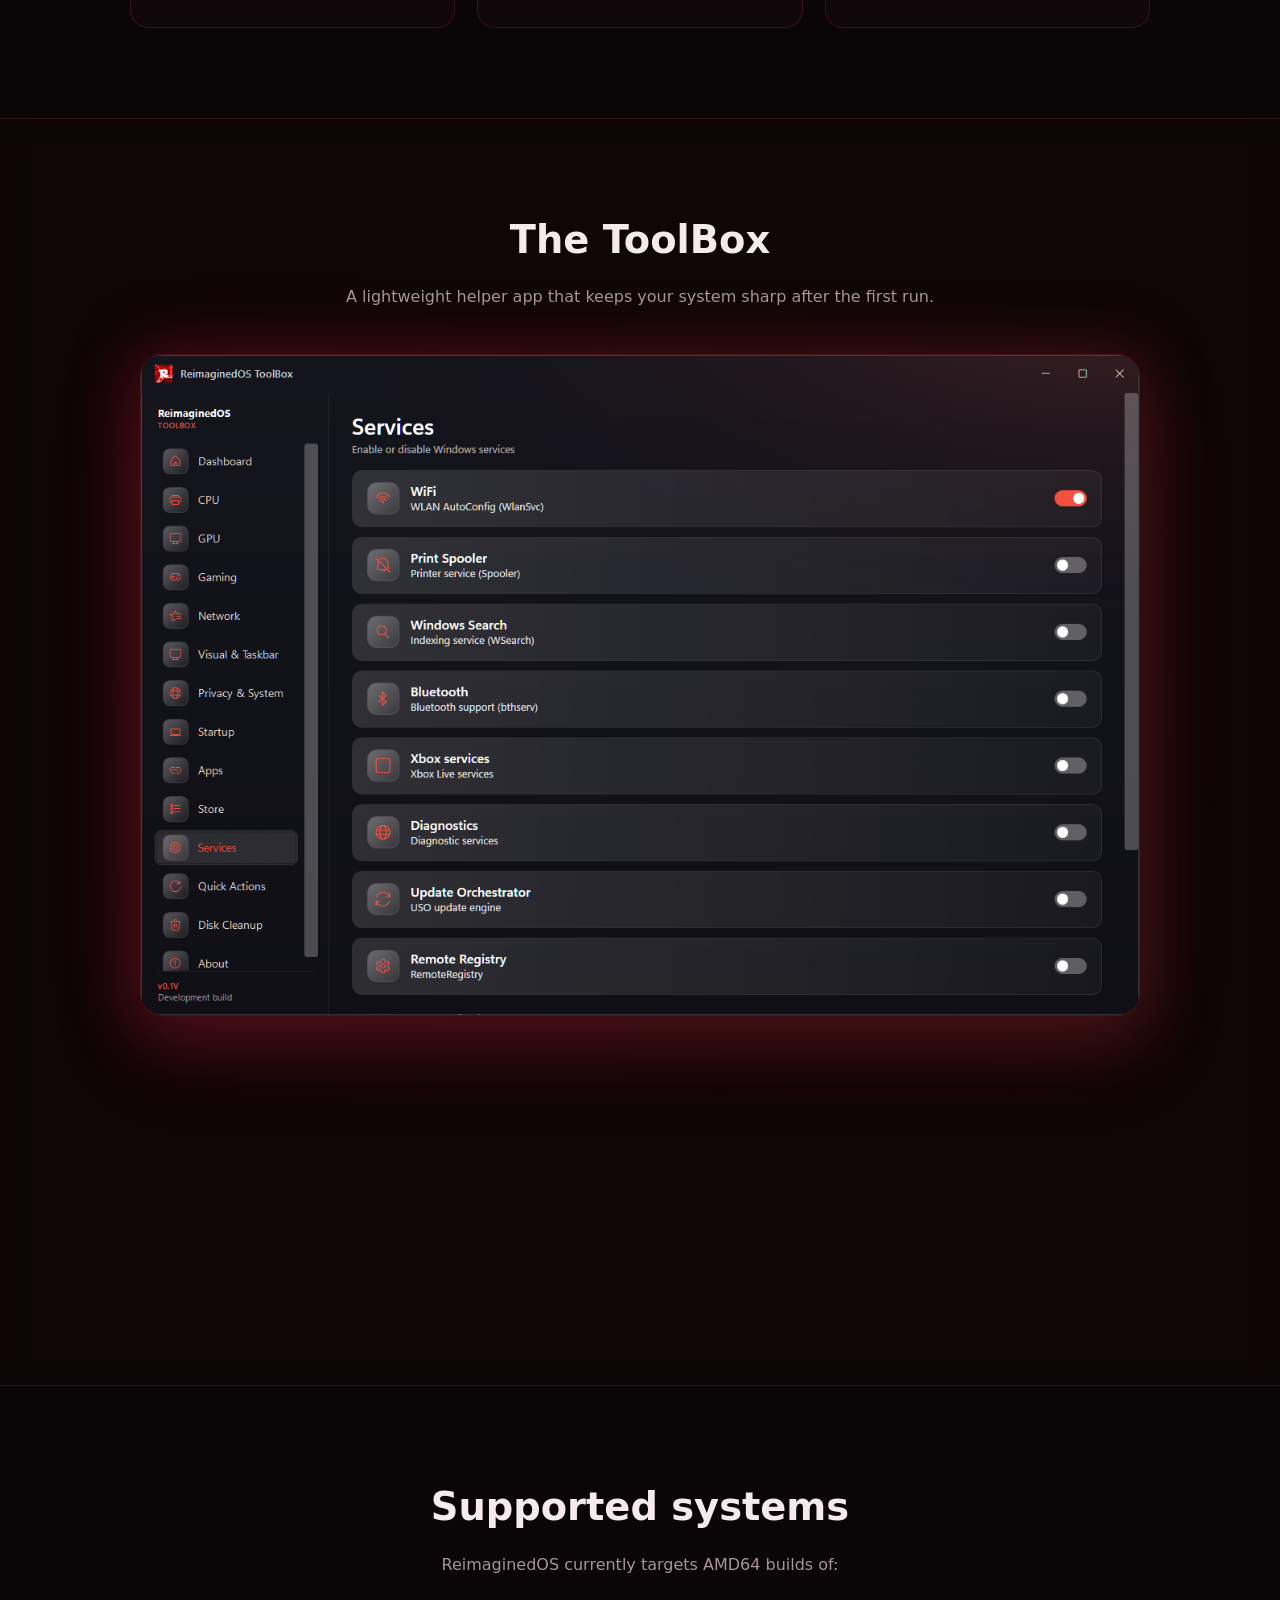
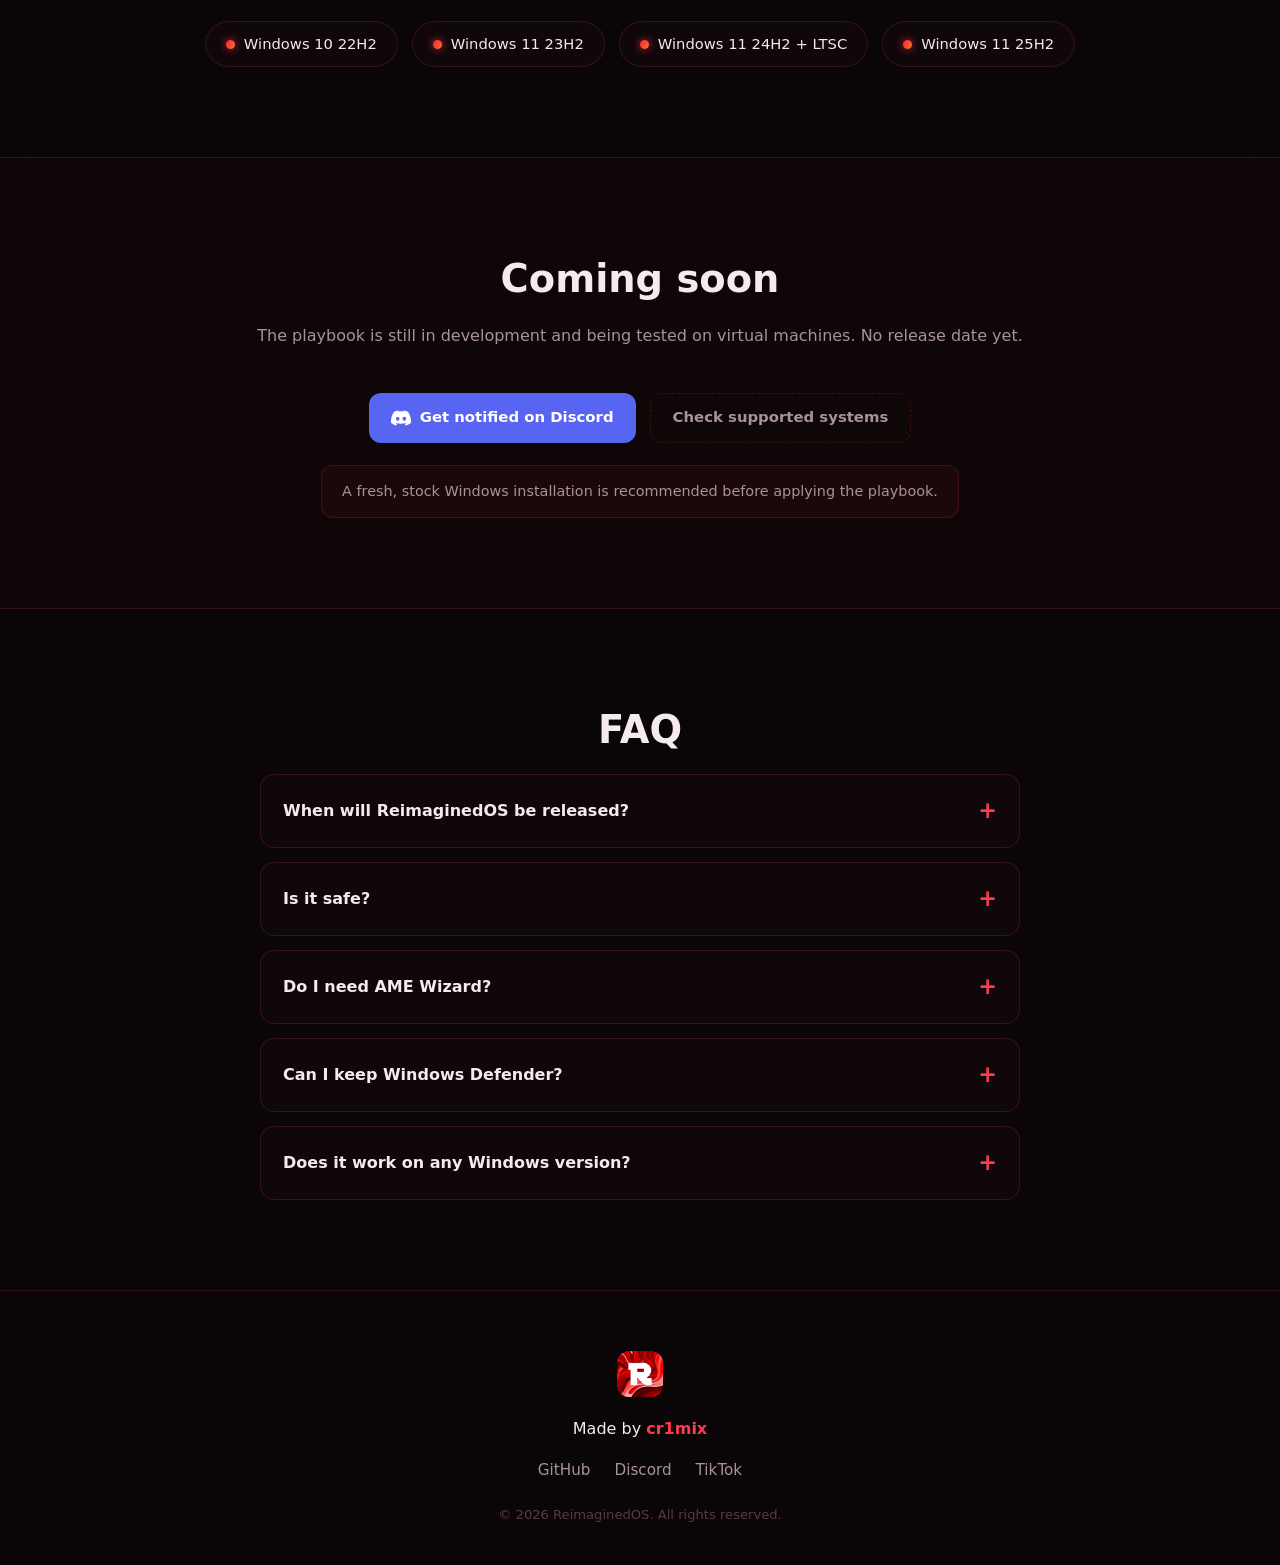
==== commit 48d9f973: "Enhance SEO and social metadata in index.html Updated the title and meta description for better SEO " ====
--- a/index.html
+++ b/index.html
@@ -1,234 +1,275 @@
-﻿<!DOCTYPE html>
-<html lang="en">
-<head>
-<meta charset="UTF-8">
-<meta name="viewport" content="width=device-width, initial-scale=1.0">
-<title>ReimaginedOS — Coming Soon</title>
-<meta name="description" content="ReimaginedOS is a Windows optimization playbook for AME Wizard. Fast, clean, private, gaming-first. Coming soon.">
-<link rel="icon" type="image/png" href="assets/logo.png">
-<link rel="stylesheet" href="css/style.css">
-</head>
-<body>
-
-<header class="nav">
-  <div class="nav-inner">
-    <a class="brand" href="#top">
-      <img src="assets/logo.png" alt="ReimaginedOS logo" class="brand-logo">
-      <span class="brand-name">ReimaginedOS</span>
-    </a>
-    <nav class="nav-links">
-      <a href="#features">Features</a>
-      <a href="#toolbox">ToolBox</a>
-      <a href="#supported">Supported</a>
-      <a href="#faq">FAQ</a>
-      <a href="#coming-soon" class="nav-cta">Coming Soon</a>
-    </nav>
-  </div>
-</header>
-
-<main id="top">
-
-  <section class="hero">
-    <div class="hero-split">
-      <div class="hero-inner">
-        <span class="hero-badge">STATUS: COMING SOON</span>
-        <h1 class="hero-title">Windows, <span class="accent">reimagined</span></h1>
-        <p class="hero-sub">
-          ReimaginedOS is a Windows optimization playbook for <strong>AME Wizard</strong>.
-          Fewer processes. Less bloat. No tracking. Built for speed, privacy and gaming —
-          and every single tweak is your choice.
-        </p>
-        <div class="hero-actions">
-          <a class="btn btn-discord" href="https://discord.gg/NjkgT7vXBb">
-            <svg viewBox="0 0 24 24" class="btn-logo" aria-hidden="true"><path d="M20.317 4.369a19.79 19.79 0 0 0-4.885-1.515.074.074 0 0 0-.079.037c-.21.375-.444.864-.608 1.25a18.27 18.27 0 0 0-5.487 0 12.64 12.64 0 0 0-.617-1.25.077.077 0 0 0-.079-.037A19.736 19.736 0 0 0 3.677 4.37a.07.07 0 0 0-.032.027C.533 9.046-.32 13.58.099 18.057a.082.082 0 0 0 .031.057 19.9 19.9 0 0 0 5.993 3.03.078.078 0 0 0 .084-.028c.462-.63.874-1.295 1.226-1.994a.076.076 0 0 0-.041-.106 13.107 13.107 0 0 1-1.872-.892.077.077 0 0 1-.008-.128c.126-.094.252-.192.372-.291a.074.074 0 0 1 .077-.01c3.928 1.793 8.18 1.793 12.062 0a.074.074 0 0 1 .078.01c.12.098.246.198.373.292a.077.077 0 0 1-.006.127 12.299 12.299 0 0 1-1.873.892.077.077 0 0 0-.041.107c.36.698.772 1.362 1.225 1.993a.076.076 0 0 0 .084.028 19.839 19.839 0 0 0 6.002-3.03.077.077 0 0 0 .032-.054c.5-5.177-.838-9.674-3.549-13.66a.061.061 0 0 0-.031-.03zM8.02 15.33c-1.183 0-2.157-1.085-2.157-2.419 0-1.333.956-2.419 2.157-2.419 1.21 0 2.176 1.096 2.157 2.42 0 1.333-.956 2.418-2.157 2.418zm7.975 0c-1.183 0-2.157-1.085-2.157-2.419 0-1.333.955-2.419 2.157-2.419 1.21 0 2.176 1.096 2.157 2.42 0 1.333-.946 2.418-2.157 2.418z"/></svg>
-            Discord
-          </a>
-          <a class="btn btn-tiktok" href="https://tiktok.com/@cr1mix">
-            <svg viewBox="0 0 24 24" class="btn-logo" aria-hidden="true"><path d="M12.525.02c1.31-.02 2.61-.01 3.91-.02.08 1.53.63 3.09 1.75 4.17 1.12 1.11 2.7 1.62 4.24 1.79v4.03c-1.44-.05-2.89-.35-4.2-.97-.57-.26-1.1-.59-1.62-.93-.01 2.92.01 5.84-.02 8.75-.08 1.4-.54 2.79-1.35 3.94-1.31 1.92-3.58 3.17-5.91 3.21-1.43.08-2.86-.31-4.08-1.03-2.02-1.19-3.44-3.37-3.65-5.71-.02-.5-.03-1-.01-1.49.18-1.9 1.12-3.72 2.58-4.96 1.66-1.44 3.98-2.13 6.15-1.72.02 1.48-.04 2.96-.04 4.44-.99-.32-2.15-.23-3.02.37-.63.41-1.11 1.04-1.36 1.75-.21.51-.15 1.07-.14 1.61.24 1.64 1.82 3.02 3.5 2.87 1.12-.01 2.19-.66 2.77-1.61.19-.33.4-.67.41-1.06.1-1.79.06-3.57.07-5.36.01-4.03-.01-8.05.02-12.07z"/></svg>
-            TikTok
-          </a>
-          <a class="btn btn-github" href="https://github.com/cr1mix/ReimaginedOS">
-            <svg viewBox="0 0 24 24" class="btn-logo" aria-hidden="true"><path d="M12 0C5.37 0 0 5.37 0 12c0 5.31 3.435 9.795 8.205 11.385.6.105.825-.255.825-.57 0-.285-.015-1.23-.015-2.235-3.015.555-3.795-.735-4.035-1.41-.135-.345-.72-1.41-1.23-1.695-.42-.225-1.02-.78-.015-.795.945-.015 1.62.87 1.845 1.23 1.08 1.815 2.805 1.305 3.495.99.105-.78.42-1.305.765-1.605-2.67-.3-5.46-1.335-5.46-5.925 0-1.305.465-2.385 1.23-3.225-.12-.3-.54-1.53.12-3.18 0 0 1.005-.315 3.3 1.23.96-.27 1.98-.405 3-.405s2.04.135 3 .405c2.295-1.56 3.3-1.23 3.3-1.23.66 1.65.24 2.88.12 3.18.765.84 1.23 1.905 1.23 3.225 0 4.605-2.805 5.625-5.475 5.925.435.375.81 1.095.81 2.22 0 1.605-.015 2.895-.015 3.3 0 .315.225.69.825.57A12.02 12.02 0 0 0 24 12c0-6.63-5.37-12-12-12z"/></svg>
-            GitHub
-          </a>
-          <a class="btn btn-download" href="#coming-soon">
-            <svg viewBox="0 0 24 24" class="btn-logo stroke" aria-hidden="true"><path d="M21 15v4a2 2 0 0 1-2 2H5a2 2 0 0 1-2-2v-4"/><polyline points="7 10 12 15 17 10"/><line x1="12" y1="15" x2="12" y2="3"/></svg>
-            Download
-          </a>
-        </div>
-        <p class="hero-note">Not released yet — follow the repo to be the first to know when it drops.</p>
-      </div>
-      <div class="hero-media">
-        <img src="assets/playbook.png" alt="ReimaginedOS playbook" class="hero-art">
-      </div>    </div>
-  </section>
-
-  <section class="stats">
-    <div class="stats-row">
-      <div class="stat">
-        <span class="stat-num">-70%</span>
-        <span class="stat-label">fewer running processes</span>
-      </div>
-      <div class="stat">
-        <span class="stat-num">200+</span>
-        <span class="stat-label">bloat apps removed</span>
-      </div>
-      <div class="stat">
-        <span class="stat-num">1.700+</span>
-        <span class="stat-label">verified actions</span>
-      </div>
-      <div class="stat">
-        <span class="stat-num">100%</span>
-        <span class="stat-label">your choice</span>
-      </div>
-    </div>
-  </section>
-
-  <section class="section" id="features">
-    <h2 class="section-title">What it does</h2>
-    <p class="section-sub">Six pillars, one goal: a Windows that feels like yours.</p>
-    <div class="feature-grid">
-      <article class="card">
-        <span class="card-icon">
-          <svg viewBox="0 0 24 24" fill="none" stroke="currentColor" stroke-width="2" stroke-linecap="round" stroke-linejoin="round"><path d="M22 12h-4l-3 9L9 3l-3 9H2"/></svg>
-        </span>
-        <h3>Drops the process count</h3>
-        <p>Background services and scheduled tasks get gutted so hard that Task Manager looks empty.</p>
-      </article>
-      <article class="card">
-        <span class="card-icon">
-          <svg viewBox="0 0 24 24" fill="none" stroke="currentColor" stroke-width="2" stroke-linecap="round" stroke-linejoin="round"><polyline points="3 6 5 6 21 6"/><path d="M19 6v14a2 2 0 0 1-2 2H7a2 2 0 0 1-2-2V6m3 0V4a2 2 0 0 1 2-2h4a2 2 0 0 1 2 2v2"/></svg>
-        </span>
-        <h3>Debloat that works</h3>
-        <p>Microsoft Store, Copilot, Widgets, OneDrive, Teams and the rest — removed for good, even on modern Windows builds.</p>
-      </article>
-      <article class="card">
-        <span class="card-icon">
-          <svg viewBox="0 0 24 24" fill="none" stroke="currentColor" stroke-width="2" stroke-linecap="round" stroke-linejoin="round"><path d="M17.94 17.94A10.07 10.07 0 0 1 12 20c-7 0-11-8-11-8a18.45 18.45 0 0 1 5.06-5.94M9.9 4.24A9.12 9.12 0 0 1 12 4c7 0 11 8 11 8a18.5 18.5 0 0 1-2.16 3.19m-6.72-1.07a3 3 0 1 1-4.24-4.24"/><line x1="1" y1="1" x2="23" y2="23"/></svg>
-        </span>
-        <h3>Privacy by default</h3>
-        <p>Telemetry blocked at every level, tracking off, Windows Update under your control.</p>
-      </article>
-      <article class="card">
-        <span class="card-icon">
-          <svg viewBox="0 0 24 24" fill="none" stroke="currentColor" stroke-width="2" stroke-linecap="round" stroke-linejoin="round"><line x1="6" y1="12" x2="10" y2="12"/><line x1="8" y1="10" x2="8" y2="14"/><line x1="15" y1="13" x2="15.01" y2="13"/><line x1="18" y1="11" x2="18.01" y2="11"/><rect x="2" y="6" width="20" height="12" rx="2"/></svg>
-        </span>
-        <h3>Gaming-first tuning</h3>
-        <p>Power plans, timers and network settings squeezed for maximum FPS and minimum latency.</p>
-      </article>
-      <article class="card">
-        <span class="card-icon">
-          <svg viewBox="0 0 24 24" fill="none" stroke="currentColor" stroke-width="2" stroke-linecap="round" stroke-linejoin="round"><path d="M12 22s8-4 8-10V5l-8-3-8 3v7c0 6 8 10 8 10z"/></svg>
-        </span>
-        <h3>Defender, your way</h3>
-        <p>Remove it, keep it, or anything in between. Every tweak is a question you answer.</p>
-      </article>
-      <article class="card">
-        <span class="card-icon">
-          <svg viewBox="0 0 24 24" fill="none" stroke="currentColor" stroke-width="2" stroke-linecap="round" stroke-linejoin="round"><rect x="2" y="3" width="20" height="14" rx="2"/><line x1="8" y1="21" x2="16" y2="21"/><line x1="12" y1="17" x2="12" y2="21"/></svg>
-        </span>
-        <h3>Clean desktop</h3>
-        <p>Curated shortcuts, custom branding and wallpaper, and an apps folder for everything else.</p>
-      </article>
-    </div>
-  </section>
-
-  <section class="section section-alt" id="toolbox">
-    <h2 class="section-title">The ToolBox</h2>
-    <p class="section-sub">A lightweight helper app that keeps your system sharp after the first run.</p>
-    <figure class="screenshot">
-      <img src="assets/toolbox.png" alt="ReimaginedOS ToolBox screenshot">
-    </figure>
-    <div class="feature-grid trio">
-      <article class="card">
-        <span class="card-icon">
-          <svg viewBox="0 0 24 24" fill="none" stroke="currentColor" stroke-width="2" stroke-linecap="round" stroke-linejoin="round"><polyline points="13 2 3 14 12 14 11 22 21 10 12 10 13 2"/></svg>
-        </span>
-        <h3>One-click maintenance</h3>
-        <p>Flush DNS, purge RAM, rebuild icon cache, restart Explorer — in a single click.</p>
-      </article>
-      <article class="card">
-        <span class="card-icon">
-          <svg viewBox="0 0 24 24" fill="none" stroke="currentColor" stroke-width="2" stroke-linecap="round" stroke-linejoin="round"><line x1="4" y1="21" x2="4" y2="14"/><line x1="4" y1="10" x2="4" y2="3"/><line x1="12" y1="21" x2="12" y2="12"/><line x1="12" y1="8" x2="12" y2="3"/><line x1="20" y1="21" x2="20" y2="16"/><line x1="20" y1="12" x2="20" y2="3"/><line x1="1" y1="14" x2="7" y2="14"/><line x1="9" y1="8" x2="15" y2="8"/><line x1="17" y1="16" x2="23" y2="16"/></svg>
-        </span>
-        <h3>Toggles</h3>
-        <p>Quick switches for Defender, Windows Update, services and telemetry.</p>
-      </article>
-      <article class="card">
-        <span class="card-icon">
-          <svg viewBox="0 0 24 24" fill="none" stroke="currentColor" stroke-width="2" stroke-linecap="round" stroke-linejoin="round"><line x1="18" y1="20" x2="18" y2="10"/><line x1="12" y1="20" x2="12" y2="4"/><line x1="6" y1="20" x2="6" y2="14"/></svg>
-        </span>
-        <h3>System info</h3>
-        <p>OS, CPU, RAM, GPU and power plan at a glance, in a tiny window.</p>
-      </article>
-    </div>
-  </section>
-
-  <section class="section" id="supported">
-    <h2 class="section-title">Supported systems</h2>
-    <p class="section-sub">ReimaginedOS currently targets AMD64 builds of:</p>
-    <div class="os-row">
-      <span class="os-badge"><span class="os-dot"></span>Windows 10 22H2</span>
-      <span class="os-badge"><span class="os-dot"></span>Windows 11 23H2</span>
-      <span class="os-badge"><span class="os-dot"></span>Windows 11 24H2 + LTSC</span>
-      <span class="os-badge"><span class="os-dot"></span>Windows 11 25H2</span>
-    </div>
-  </section>
-
-  <section class="section section-alt" id="coming-soon">
-    <h2 class="section-title">Coming soon</h2>
-    <p class="section-sub">The playbook is still in development and being tested on virtual machines. No release date yet.</p>
-    <div class="soon-box">
-      <div class="soon-actions">
-        <a class="btn btn-discord" href="https://discord.gg/NjkgT7vXBb">
-          <svg viewBox="0 0 24 24" class="btn-logo" aria-hidden="true"><path d="M20.317 4.369a19.79 19.79 0 0 0-4.885-1.515.074.074 0 0 0-.079.037c-.21.375-.444.864-.608 1.25a18.27 18.27 0 0 0-5.487 0 12.64 12.64 0 0 0-.617-1.25.077.077 0 0 0-.079-.037A19.736 19.736 0 0 0 3.677 4.37a.07.07 0 0 0-.032.027C.533 9.046-.32 13.58.099 18.057a.082.082 0 0 0 .031.057 19.9 19.9 0 0 0 5.993 3.03.078.078 0 0 0 .084-.028c.462-.63.874-1.295 1.226-1.994a.076.076 0 0 0-.041-.106 13.107 13.107 0 0 1-1.872-.892.077.077 0 0 1-.008-.128c.126-.094.252-.192.372-.291a.074.074 0 0 1 .077-.01c3.928 1.793 8.18 1.793 12.062 0a.074.074 0 0 1 .078.01c.12.098.246.198.373.292a.077.077 0 0 1-.006.127 12.299 12.299 0 0 1-1.873.892.077.077 0 0 0-.041.107c.36.698.772 1.362 1.225 1.993a.076.076 0 0 0 .084.028 19.839 19.839 0 0 0 6.002-3.03.077.077 0 0 0 .032-.054c.5-5.177-.838-9.674-3.549-13.66a.061.061 0 0 0-.031-.03zM8.02 15.33c-1.183 0-2.157-1.085-2.157-2.419 0-1.333.956-2.419 2.157-2.419 1.21 0 2.176 1.096 2.157 2.42 0 1.333-.956 2.418-2.157 2.418zm7.975 0c-1.183 0-2.157-1.085-2.157-2.419 0-1.333.955-2.419 2.157-2.419 1.21 0 2.176 1.096 2.157 2.42 0 1.333-.946 2.418-2.157 2.418z"/></svg>
-          Get notified on Discord
-        </a>
-        <a class="btn btn-ghost" href="#supported">Check supported systems</a>
-      </div>
-      <p class="tip-note">A fresh, stock Windows installation is recommended before applying the playbook.</p>
-    </div>
-  </section>
-
-  <section class="section" id="faq">
-    <h2 class="section-title">FAQ</h2>
-    <div class="faq-list">
-      <details class="faq-item">
-        <summary>When will ReimaginedOS be released?</summary>
-        <p>It's still in development and being tested on virtual machines. No date yet — follow the repo or the Discord to be notified the moment it drops.</p>
-      </details>
-      <details class="faq-item">
-        <summary>Is it safe?</summary>
-        <p>Every tweak is a question you answer — nothing is applied without your consent. A fresh, stock Windows install is still recommended before applying.</p>
-      </details>
-      <details class="faq-item">
-        <summary>Do I need AME Wizard?</summary>
-        <p>Yes. The playbook runs inside the free, open-source AME Wizard — you just drag and drop.</p>
-      </details>
-      <details class="faq-item">
-        <summary>Can I keep Windows Defender?</summary>
-        <p>Of course. Defender is fully optional: remove it, keep it, or anything in between.</p>
-      </details>
-      <details class="faq-item">
-        <summary>Does it work on any Windows version?</summary>
-        <p>ReimaginedOS currently targets Windows 10 22H2 and Windows 11 23H2 / 24H2 / 25H2 (AMD64).</p>
-      </details>
-    </div>
-  </section>
-
-</main>
-
-<footer class="footer" id="links">
-  <img src="assets/logo.png" alt="ReimaginedOS" class="footer-logo">
-  <p class="footer-tag">Made by <strong>cr1mix</strong></p>
-  <div class="footer-links">
-    <a href="https://github.com/cr1mix/ReimaginedOS">GitHub</a>
-    <a href="https://discord.gg/NjkgT7vXBb">Discord</a>
-    <a href="https://tiktok.com/@cr1mix">TikTok</a>
-  </div>
-  <p class="footer-copy">© <span id="year"></span> ReimaginedOS. All rights reserved.</p>
-</footer>
-
-<script src="js/main.js"></script>
-</body>
+<!DOCTYPE html>
+<html lang="en">
+<head>
+<meta charset="UTF-8">
+<meta name="viewport" content="width=device-width, initial-scale=1.0">
+<title>ReimaginedOS — Windows Debloat & Optimization Playbook | Coming Soon</title>
+<meta name="description" content="ReimaginedOS is a free Windows optimization and debloat playbook for AME Wizard. Remove bloatware, boost FPS, block telemetry and clean Windows 10/11 — fast, private, gaming-first. Coming soon.">
+<meta name="keywords" content="ReimaginedOS, reimaginedos, Windows playbook, windows debloat, how to clean windows, windows optimization, windows tweaks, AME Wizard, AME Wizard playbook, debloat windows 11, debloat windows 10, remove bloatware windows, windows privacy tweaks, block windows telemetry, gaming windows tweaks, fps boost windows, clean install windows, windows 11 debloat tool, windows 10 debloat tool, best windows optimization tool, cr1mix">
+<meta name="author" content="cr1mix">
+<meta name="robots" content="index, follow">
+<link rel="canonical" href="https://reimaginedos.com/">
+
+<!-- Open Graph / Facebook -->
+<meta property="og:type" content="website">
+<meta property="og:url" content="https://reimaginedos.com/">
+<meta property="og:title" content="ReimaginedOS — Windows Debloat & Optimization Playbook">
+<meta property="og:description" content="ReimaginedOS is a free Windows optimization and debloat playbook for AME Wizard. Remove bloatware, boost FPS, block telemetry and clean Windows 10/11.">
+<meta property="og:image" content="https://reimaginedos.com/assets/logo.png">
+<meta property="og:site_name" content="ReimaginedOS">
+
+<!-- Twitter -->
+<meta name="twitter:card" content="summary_large_image">
+<meta name="twitter:title" content="ReimaginedOS — Windows Debloat & Optimization Playbook">
+<meta name="twitter:description" content="Remove bloatware, boost FPS, block telemetry and clean Windows 10/11 with the ReimaginedOS playbook for AME Wizard.">
+<meta name="twitter:image" content="https://reimaginedos.com/assets/logo.png">
+
+<!-- Structured data -->
+<script type="application/ld+json">
+{
+  "@context": "https://schema.org",
+  "@type": "SoftwareApplication",
+  "name": "ReimaginedOS",
+  "alternateName": "reimaginedos",
+  "applicationCategory": "UtilitiesApplication",
+  "operatingSystem": "Windows 10, Windows 11",
+  "description": "ReimaginedOS is a Windows optimization and debloat playbook for AME Wizard. Removes bloatware, blocks telemetry, tunes gaming performance and cleans Windows 10/11.",
+  "author": {
+    "@type": "Person",
+    "name": "cr1mix"
+  },
+  "offers": {
+    "@type": "Offer",
+    "price": "0",
+    "priceCurrency": "USD"
+  }
+}
+</script>
+
+<link rel="icon" type="image/png" href="assets/logo.png">
+<link rel="stylesheet" href="css/style.css">
+</head>
+<body>
+
+<header class="nav">
+  <div class="nav-inner">
+    <a class="brand" href="#top">
+      <img src="assets/logo.png" alt="ReimaginedOS logo" class="brand-logo">
+      <span class="brand-name">ReimaginedOS</span>
+    </a>
+    <nav class="nav-links">
+      <a href="#features">Features</a>
+      <a href="#toolbox">ToolBox</a>
+      <a href="#supported">Supported</a>
+      <a href="#faq">FAQ</a>
+      <a href="#coming-soon" class="nav-cta">Coming Soon</a>
+    </nav>
+  </div>
+</header>
+
+<main id="top">
+
+  <section class="hero">
+    <div class="hero-split">
+      <div class="hero-inner">
+        <span class="hero-badge">STATUS: COMING SOON</span>
+        <h1 class="hero-title">Windows, <span class="accent">reimagined</span></h1>
+        <p class="hero-sub">
+          ReimaginedOS is a Windows optimization playbook for <strong>AME Wizard</strong>.
+          Fewer processes. Less bloat. No tracking. Built for speed, privacy and gaming —
+          and every single tweak is your choice.
+        </p>
+        <div class="hero-actions">
+          <a class="btn btn-discord" href="https://discord.gg/NjkgT7vXBb">
+            <svg viewBox="0 0 24 24" class="btn-logo" aria-hidden="true"><path d="M20.317 4.369a19.79 19.79 0 0 0-4.885-1.515.074.074 0 0 0-.079.037c-.21.375-.444.864-.608 1.25a18.27 18.27 0 0 0-5.487 0 12.64 12.64 0 0 0-.617-1.25.077.077 0 0 0-.079-.037A19.736 19.736 0 0 0 3.677 4.37a.07.07 0 0 0-.032.027C.533 9.046-.32 13.58.099 18.057a.082.082 0 0 0 .031.057 19.9 19.9 0 0 0 5.993 3.03.078.078 0 0 0 .084-.028c.462-.63.874-1.295 1.226-1.994a.076.076 0 0 0-.041-.106 13.107 13.107 0 0 1-1.872-.892.077.077 0 0 1-.008-.128c.126-.094.252-.192.372-.291a.074.074 0 0 1 .077-.01c3.928 1.793 8.18 1.793 12.062 0a.074.074 0 0 1 .078.01c.12.098.246.198.373.292a.077.077 0 0 1-.006.127 12.299 12.299 0 0 1-1.873.892.077.077 0 0 0-.041.107c.36.698.772 1.362 1.225 1.993a.076.076 0 0 0 .084.028 19.839 19.839 0 0 0 6.002-3.03.077.077 0 0 0 .032-.054c.5-5.177-.838-9.674-3.549-13.66a.061.061 0 0 0-.031-.03zM8.02 15.33c-1.183 0-2.157-1.085-2.157-2.419 0-1.333.956-2.419 2.157-2.419 1.21 0 2.176 1.096 2.157 2.42 0 1.333-.956 2.418-2.157 2.418zm7.975 0c-1.183 0-2.157-1.085-2.157-2.419 0-1.333.955-2.419 2.157-2.419 1.21 0 2.176 1.096 2.157 2.42 0 1.333-.946 2.418-2.157 2.418z"/></svg>
+            Discord
+          </a>
+          <a class="btn btn-tiktok" href="https://tiktok.com/@cr1mix">
+            <svg viewBox="0 0 24 24" class="btn-logo" aria-hidden="true"><path d="M12.525.02c1.31-.02 2.61-.01 3.91-.02.08 1.53.63 3.09 1.75 4.17 1.12 1.11 2.7 1.62 4.24 1.79v4.03c-1.44-.05-2.89-.35-4.2-.97-.57-.26-1.1-.59-1.62-.93-.01 2.92.01 5.84-.02 8.75-.08 1.4-.54 2.79-1.35 3.94-1.31 1.92-3.58 3.17-5.91 3.21-1.43.08-2.86-.31-4.08-1.03-2.02-1.19-3.44-3.37-3.65-5.71-.02-.5-.03-1-.01-1.49.18-1.9 1.12-3.72 2.58-4.96 1.66-1.44 3.98-2.13 6.15-1.72.02 1.48-.04 2.96-.04 4.44-.99-.32-2.15-.23-3.02.37-.63.41-1.11 1.04-1.36 1.75-.21.51-.15 1.07-.14 1.61.24 1.64 1.82 3.02 3.5 2.87 1.12-.01 2.19-.66 2.77-1.61.19-.33.4-.67.41-1.06.1-1.79.06-3.57.07-5.36.01-4.03-.01-8.05.02-12.07z"/></svg>
+            TikTok
+          </a>
+          <a class="btn btn-github" href="https://github.com/cr1mix/ReimaginedOS">
+            <svg viewBox="0 0 24 24" class="btn-logo" aria-hidden="true"><path d="M12 0C5.37 0 0 5.37 0 12c0 5.31 3.435 9.795 8.205 11.385.6.105.825-.255.825-.57 0-.285-.015-1.23-.015-2.235-3.015.555-3.795-.735-4.035-1.41-.135-.345-.72-1.41-1.23-1.695-.42-.225-1.02-.78-.015-.795.945-.015 1.62.87 1.845 1.23 1.08 1.815 2.805 1.305 3.495.99.105-.78.42-1.305.765-1.605-2.67-.3-5.46-1.335-5.46-5.925 0-1.305.465-2.385 1.23-3.225-.12-.3-.54-1.53.12-3.18 0 0 1.005-.315 3.3 1.23.96-.27 1.98-.405 3-.405s2.04.135 3 .405c2.295-1.56 3.3-1.23 3.3-1.23.66 1.65.24 2.88.12 3.18.765.84 1.23 1.905 1.23 3.225 0 4.605-2.805 5.625-5.475 5.925.435.375.81 1.095.81 2.22 0 1.605-.015 2.895-.015 3.3 0 .315.225.69.825.57A12.02 12.02 0 0 0 24 12c0-6.63-5.37-12-12-12z"/></svg>
+            GitHub
+          </a>
+          <a class="btn btn-download" href="#coming-soon">
+            <svg viewBox="0 0 24 24" class="btn-logo stroke" aria-hidden="true"><path d="M21 15v4a2 2 0 0 1-2 2H5a2 2 0 0 1-2-2v-4"/><polyline points="7 10 12 15 17 10"/><line x1="12" y1="15" x2="12" y2="3"/></svg>
+            Download
+          </a>
+        </div>
+        <p class="hero-note">Not released yet — follow the repo to be the first to know when it drops.</p>
+      </div>
+      <div class="hero-media">
+        <img src="assets/playbook.png" alt="ReimaginedOS playbook" class="hero-art">
+      </div>    </div>
+  </section>
+
+  <section class="stats">
+    <div class="stats-row">
+      <div class="stat">
+        <span class="stat-num">-70%</span>
+        <span class="stat-label">fewer running processes</span>
+      </div>
+      <div class="stat">
+        <span class="stat-num">200+</span>
+        <span class="stat-label">bloat apps removed</span>
+      </div>
+      <div class="stat">
+        <span class="stat-num">1.700+</span>
+        <span class="stat-label">verified actions</span>
+      </div>
+      <div class="stat">
+        <span class="stat-num">100%</span>
+        <span class="stat-label">your choice</span>
+      </div>
+    </div>
+  </section>
+
+  <section class="section" id="features">
+    <h2 class="section-title">What it does</h2>
+    <p class="section-sub">Six pillars, one goal: a Windows that feels like yours.</p>
+    <div class="feature-grid">
+      <article class="card">
+        <span class="card-icon">
+          <svg viewBox="0 0 24 24" fill="none" stroke="currentColor" stroke-width="2" stroke-linecap="round" stroke-linejoin="round"><path d="M22 12h-4l-3 9L9 3l-3 9H2"/></svg>
+        </span>
+        <h3>Drops the process count</h3>
+        <p>Background services and scheduled tasks get gutted so hard that Task Manager looks empty.</p>
+      </article>
+      <article class="card">
+        <span class="card-icon">
+          <svg viewBox="0 0 24 24" fill="none" stroke="currentColor" stroke-width="2" stroke-linecap="round" stroke-linejoin="round"><polyline points="3 6 5 6 21 6"/><path d="M19 6v14a2 2 0 0 1-2 2H7a2 2 0 0 1-2-2V6m3 0V4a2 2 0 0 1 2-2h4a2 2 0 0 1 2 2v2"/></svg>
+        </span>
+        <h3>Debloat that works</h3>
+        <p>Microsoft Store, Copilot, Widgets, OneDrive, Teams and the rest — removed for good, even on modern Windows builds.</p>
+      </article>
+      <article class="card">
+        <span class="card-icon">
+          <svg viewBox="0 0 24 24" fill="none" stroke="currentColor" stroke-width="2" stroke-linecap="round" stroke-linejoin="round"><path d="M17.94 17.94A10.07 10.07 0 0 1 12 20c-7 0-11-8-11-8a18.45 18.45 0 0 1 5.06-5.94M9.9 4.24A9.12 9.12 0 0 1 12 4c7 0 11 8 11 8a18.5 18.5 0 0 1-2.16 3.19m-6.72-1.07a3 3 0 1 1-4.24-4.24"/><line x1="1" y1="1" x2="23" y2="23"/></svg>
+        </span>
+        <h3>Privacy by default</h3>
+        <p>Telemetry blocked at every level, tracking off, Windows Update under your control.</p>
+      </article>
+      <article class="card">
+        <span class="card-icon">
+          <svg viewBox="0 0 24 24" fill="none" stroke="currentColor" stroke-width="2" stroke-linecap="round" stroke-linejoin="round"><line x1="6" y1="12" x2="10" y2="12"/><line x1="8" y1="10" x2="8" y2="14"/><line x1="15" y1="13" x2="15.01" y2="13"/><line x1="18" y1="11" x2="18.01" y2="11"/><rect x="2" y="6" width="20" height="12" rx="2"/></svg>
+        </span>
+        <h3>Gaming-first tuning</h3>
+        <p>Power plans, timers and network settings squeezed for maximum FPS and minimum latency.</p>
+      </article>
+      <article class="card">
+        <span class="card-icon">
+          <svg viewBox="0 0 24 24" fill="none" stroke="currentColor" stroke-width="2" stroke-linecap="round" stroke-linejoin="round"><path d="M12 22s8-4 8-10V5l-8-3-8 3v7c0 6 8 10 8 10z"/></svg>
+        </span>
+        <h3>Defender, your way</h3>
+        <p>Remove it, keep it, or anything in between. Every tweak is a question you answer.</p>
+      </article>
+      <article class="card">
+        <span class="card-icon">
+          <svg viewBox="0 0 24 24" fill="none" stroke="currentColor" stroke-width="2" stroke-linecap="round" stroke-linejoin="round"><rect x="2" y="3" width="20" height="14" rx="2"/><line x1="8" y1="21" x2="16" y2="21"/><line x1="12" y1="17" x2="12" y2="21"/></svg>
+        </span>
+        <h3>Clean desktop</h3>
+        <p>Curated shortcuts, custom branding and wallpaper, and an apps folder for everything else.</p>
+      </article>
+    </div>
+  </section>
+
+  <section class="section section-alt" id="toolbox">
+    <h2 class="section-title">The ToolBox</h2>
+    <p class="section-sub">A lightweight helper app that keeps your system sharp after the first run.</p>
+    <figure class="screenshot">
+      <img src="assets/toolbox.png" alt="ReimaginedOS ToolBox screenshot">
+    </figure>
+    <div class="feature-grid trio">
+      <article class="card">
+        <span class="card-icon">
+          <svg viewBox="0 0 24 24" fill="none" stroke="currentColor" stroke-width="2" stroke-linecap="round" stroke-linejoin="round"><polyline points="13 2 3 14 12 14 11 22 21 10 12 10 13 2"/></svg>
+        </span>
+        <h3>One-click maintenance</h3>
+        <p>Flush DNS, purge RAM, rebuild icon cache, restart Explorer — in a single click.</p>
+      </article>
+      <article class="card">
+        <span class="card-icon">
+          <svg viewBox="0 0 24 24" fill="none" stroke="currentColor" stroke-width="2" stroke-linecap="round" stroke-linejoin="round"><line x1="4" y1="21" x2="4" y2="14"/><line x1="4" y1="10" x2="4" y2="3"/><line x1="12" y1="21" x2="12" y2="12"/><line x1="12" y1="8" x2="12" y2="3"/><line x1="20" y1="21" x2="20" y2="16"/><line x1="20" y1="12" x2="20" y2="3"/><line x1="1" y1="14" x2="7" y2="14"/><line x1="9" y1="8" x2="15" y2="8"/><line x1="17" y1="16" x2="23" y2="16"/></svg>
+        </span>
+        <h3>Toggles</h3>
+        <p>Quick switches for Defender, Windows Update, services and telemetry.</p>
+      </article>
+      <article class="card">
+        <span class="card-icon">
+          <svg viewBox="0 0 24 24" fill="none" stroke="currentColor" stroke-width="2" stroke-linecap="round" stroke-linejoin="round"><line x1="18" y1="20" x2="18" y2="10"/><line x1="12" y1="20" x2="12" y2="4"/><line x1="6" y1="20" x2="6" y2="14"/></svg>
+        </span>
+        <h3>System info</h3>
+        <p>OS, CPU, RAM, GPU and power plan at a glance, in a tiny window.</p>
+      </article>
+    </div>
+  </section>
+
+  <section class="section" id="supported">
+    <h2 class="section-title">Supported systems</h2>
+    <p class="section-sub">ReimaginedOS currently targets AMD64 builds of:</p>
+    <div class="os-row">
+      <span class="os-badge"><span class="os-dot"></span>Windows 10 22H2</span>
+      <span class="os-badge"><span class="os-dot"></span>Windows 11 23H2</span>
+      <span class="os-badge"><span class="os-dot"></span>Windows 11 24H2 + LTSC</span>
+      <span class="os-badge"><span class="os-dot"></span>Windows 11 25H2</span>
+    </div>
+  </section>
+
+  <section class="section section-alt" id="coming-soon">
+    <h2 class="section-title">Coming soon</h2>
+    <p class="section-sub">The playbook is still in development and being tested on virtual machines. No release date yet.</p>
+    <div class="soon-box">
+      <div class="soon-actions">
+        <a class="btn btn-discord" href="https://discord.gg/NjkgT7vXBb">
+          <svg viewBox="0 0 24 24" class="btn-logo" aria-hidden="true"><path d="M20.317 4.369a19.79 19.79 0 0 0-4.885-1.515.074.074 0 0 0-.079.037c-.21.375-.444.864-.608 1.25a18.27 18.27 0 0 0-5.487 0 12.64 12.64 0 0 0-.617-1.25.077.077 0 0 0-.079-.037A19.736 19.736 0 0 0 3.677 4.37a.07.07 0 0 0-.032.027C.533 9.046-.32 13.58.099 18.057a.082.082 0 0 0 .031.057 19.9 19.9 0 0 0 5.993 3.03.078.078 0 0 0 .084-.028c.462-.63.874-1.295 1.226-1.994a.076.076 0 0 0-.041-.106 13.107 13.107 0 0 1-1.872-.892.077.077 0 0 1-.008-.128c.126-.094.252-.192.372-.291a.074.074 0 0 1 .077-.01c3.928 1.793 8.18 1.793 12.062 0a.074.074 0 0 1 .078.01c.12.098.246.198.373.292a.077.077 0 0 1-.006.127 12.299 12.299 0 0 1-1.873.892.077.077 0 0 0-.041.107c.36.698.772 1.362 1.225 1.993a.076.076 0 0 0 .084.028 19.839 19.839 0 0 0 6.002-3.03.077.077 0 0 0 .032-.054c.5-5.177-.838-9.674-3.549-13.66a.061.061 0 0 0-.031-.03zM8.02 15.33c-1.183 0-2.157-1.085-2.157-2.419 0-1.333.956-2.419 2.157-2.419 1.21 0 2.176 1.096 2.157 2.42 0 1.333-.956 2.418-2.157 2.418zm7.975 0c-1.183 0-2.157-1.085-2.157-2.419 0-1.333.955-2.419 2.157-2.419 1.21 0 2.176 1.096 2.157 2.42 0 1.333-.946 2.418-2.157 2.418z"/></svg>
+          Get notified on Discord
+        </a>
+        <a class="btn btn-ghost" href="#supported">Check supported systems</a>
+      </div>
+      <p class="tip-note">A fresh, stock Windows installation is recommended before applying the playbook.</p>
+    </div>
+  </section>
+
+  <section class="section" id="faq">
+    <h2 class="section-title">FAQ</h2>
+    <div class="faq-list">
+      <details class="faq-item">
+        <summary>When will ReimaginedOS be released?</summary>
+        <p>It's still in development and being tested on virtual machines. No date yet — follow the repo or the Discord to be notified the moment it drops.</p>
+      </details>
+      <details class="faq-item">
+        <summary>Is it safe?</summary>
+        <p>Every tweak is a question you answer — nothing is applied without your consent. A fresh, stock Windows install is still recommended before applying.</p>
+      </details>
+      <details class="faq-item">
+        <summary>Do I need AME Wizard?</summary>
+        <p>Yes. The playbook runs inside the free, open-source AME Wizard — you just drag and drop.</p>
+      </details>
+      <details class="faq-item">
+        <summary>Can I keep Windows Defender?</summary>
+        <p>Of course. Defender is fully optional: remove it, keep it, or anything in between.</p>
+      </details>
+      <details class="faq-item">
+        <summary>Does it work on any Windows version?</summary>
+        <p>ReimaginedOS currently targets Windows 10 22H2 and Windows 11 23H2 / 24H2 / 25H2 (AMD64).</p>
+      </details>
+    </div>
+  </section>
+
+</main>
+
+<footer class="footer" id="links">
+  <img src="assets/logo.png" alt="ReimaginedOS" class="footer-logo">
+  <p class="footer-tag">Made by <strong>cr1mix</strong></p>
+  <div class="footer-links">
+    <a href="https://github.com/cr1mix/ReimaginedOS">GitHub</a>
+    <a href="https://discord.gg/NjkgT7vXBb">Discord</a>
+    <a href="https://tiktok.com/@cr1mix">TikTok</a>
+  </div>
+  <p class="footer-copy">© <span id="year"></span> ReimaginedOS. All rights reserved.</p>
+</footer>
+
+<script src="js/main.js"></script>
+</body>
 </html>
--- a/css/style.css
+++ b/css/style.css
@@ -0,0 +1,494 @@
+﻿:root {
+  --bg: #0a0507;
+  --bg-alt: #12090b;
+  --panel: rgba(26, 13, 16, 0.42);
+  --panel-solid: #1a0d10;
+  --border: rgba(255, 62, 80, 0.18);
+  --text: #f5eaec;
+  --muted: #a89398;
+  --accent: #ff3b4e;
+  --accent-2: #ff7a45;
+  --accent-3: #b0072a;
+  --grad: linear-gradient(120deg, #ff1e41, #ff4d2e 55%, #ff7a45);
+  --font-body: "Segoe UI", system-ui, -apple-system, sans-serif;
+  --font-display: "DistantGalaxy", var(--font-body);
+  --glass: blur(16px) saturate(140%);
+}
+
+* { margin: 0; padding: 0; box-sizing: border-box; }
+
+html { scroll-behavior: smooth; scroll-padding-top: 84px; }
+
+body {
+  background: var(--bg);
+  color: var(--text);
+  font-family: var(--font-body);
+  line-height: 1.6;
+  overflow-x: hidden;
+  background-image:
+    linear-gradient(rgba(10, 5, 7, 0.68), rgba(10, 5, 7, 0.78)),
+    url("../assets/background.jpg");
+  background-size: cover;
+  background-position: center;
+  background-attachment: fixed;
+}
+
+@font-face {
+  font-family: "DistantGalaxy";
+  src: url("../assets/DistantGalaxy.ttf") format("truetype");
+  font-display: swap;
+}
+
+/* subtle cursor glow in theme color */
+body::after {
+  content: "";
+  position: fixed;
+  inset: 0;
+  pointer-events: none;
+  background: radial-gradient(600px circle at var(--mx, 50%) var(--my, 50%), rgba(255, 62, 80, 0.07), transparent 60%);
+  z-index: 0;
+}
+
+main, footer { position: relative; z-index: 1; }
+
+/* nav */
+.nav {
+  position: fixed;
+  top: 0; left: 0; right: 0;
+  z-index: 100;
+  transition: background 0.25s ease, box-shadow 0.25s ease, backdrop-filter 0.25s ease;
+  background: rgba(10, 5, 7, 0.35);
+  backdrop-filter: blur(10px);
+  -webkit-backdrop-filter: blur(10px);
+  padding: 18px 40px;
+}
+.nav-scrolled {
+  background: rgba(10, 5, 7, 0.6);
+  backdrop-filter: var(--glass);
+  -webkit-backdrop-filter: var(--glass);
+  box-shadow: 0 1px 0 var(--border);
+}
+.nav-inner {
+  max-width: 1100px;
+  margin: 0 auto;
+  display: flex;
+  align-items: center;
+  justify-content: space-between;
+}
+.brand { display: flex; align-items: center; gap: 10px; text-decoration: none; }
+.brand-logo { width: 34px; height: 34px; border-radius: 8px; }
+.brand-name {
+  font-family: var(--font-display);
+  font-size: 1.15rem;
+  color: var(--text);
+  letter-spacing: 0.5px;
+}
+.nav-links { display: flex; align-items: center; gap: 26px; }
+.nav-links a {
+  color: var(--muted);
+  text-decoration: none;
+  font-size: 0.92rem;
+  transition: color 0.2s ease;
+}
+.nav-links a:hover { color: var(--text); }
+.nav-cta {
+  color: var(--accent) !important;
+  border: 1px solid var(--border);
+  padding: 7px 16px;
+  border-radius: 999px;
+  transition: all 0.2s ease;
+}
+.nav-cta:hover { border-color: var(--accent); }
+
+/* hero */
+.hero {
+  min-height: 78vh;
+  display: grid;
+  place-items: center;
+  padding: 110px 24px 60px;
+  background:
+    radial-gradient(900px circle at 50% -10%, rgba(255, 30, 65, 0.12), transparent 60%),
+    radial-gradient(700px circle at 85% 30%, rgba(255, 74, 45, 0.06), transparent 50%);
+}
+.hero-split {
+  display: flex;
+  flex-direction: column;
+  align-items: center;
+  text-align: center;
+  gap: 30px;
+  max-width: 720px;
+  width: 100%;
+}
+.hero-inner { max-width: none; text-align: center; }
+.hero-badge {
+  display: inline-block;
+  font-size: 0.8rem;
+  letter-spacing: 2px;
+  text-transform: uppercase;
+  color: #ffb3a8;
+  border: 1px solid rgba(255, 62, 80, 0.45);
+  background: rgba(255, 62, 80, 0.1);
+  padding: 6px 16px;
+  border-radius: 999px;
+  margin-bottom: 26px;
+}
+.hero-title {
+  font-family: var(--font-display);
+  font-size: clamp(1.7rem, 4.8vw, 3rem);
+  line-height: 1.08;
+  margin-bottom: 22px;
+  white-space: nowrap;
+}
+.accent { background: var(--grad); -webkit-background-clip: text; background-clip: text; color: transparent; }
+.hero-sub {
+  color: var(--muted);
+  font-size: clamp(1rem, 2.4vw, 1.2rem);
+  margin: 0 0 34px;
+}
+.hero-sub strong { color: var(--text); }
+.hero-actions { display: flex; flex-wrap: wrap; justify-content: center; gap: 14px; margin-bottom: 22px; }
+.btn {
+  display: inline-flex;
+  align-items: center;
+  justify-content: center;
+  gap: 9px;
+  padding: 12px 22px;
+  border-radius: 12px;
+  font-size: 0.93rem;
+  text-decoration: none;
+  font-weight: 600;
+  transition: transform 0.15s ease, box-shadow 0.2s ease, background 0.2s ease, border-color 0.2s ease, filter 0.2s ease;
+}
+.btn:hover { transform: translateY(-2px); }
+.btn-logo { width: 20px; height: 20px; fill: currentColor; }
+.btn-logo.stroke { fill: none; stroke: currentColor; stroke-width: 2; stroke-linecap: round; stroke-linejoin: round; }
+.btn-discord { background: #5865f2; color: #fff; }
+.btn-discord:hover { background: #4752c4; box-shadow: 0 10px 30px rgba(88, 101, 242, 0.45); }
+.btn-tiktok { background: #1b1a1c; color: #fff; border: 1px solid #333; }
+.btn-tiktok:hover { filter: brightness(1.3); box-shadow: 0 10px 30px rgba(0, 0, 0, 0.5); }
+.btn-github { background: #24292e; color: #fff; }
+.btn-github:hover { background: #111418; box-shadow: 0 10px 30px rgba(36, 41, 46, 0.45); }
+.btn-download { background: linear-gradient(120deg, #4b5563, #6b7280); color: #fff; }
+.btn-download:hover { box-shadow: 0 10px 30px rgba(107, 114, 128, 0.4); }
+.btn-ghost { background: transparent; color: var(--muted); border: 1px dashed var(--border); }
+.btn-ghost:hover { color: var(--text); border-color: var(--muted); }
+.hero-note { color: var(--muted); font-size: 0.88rem; }
+.hero-media { display: grid; place-items: center; order: -1; }
+.hero-art { width: min(100%, 280px); }
+
+/* stats bar */
+.stats {
+  border-top: 1px solid var(--border);
+  border-bottom: 1px solid var(--border);
+  background: rgba(18, 9, 11, 0.3);
+  backdrop-filter: var(--glass);
+  -webkit-backdrop-filter: var(--glass);
+  padding: 36px 20px;
+  box-shadow: 0 10px 40px rgba(0, 0, 0, 0.35);
+}
+.stats-row {
+  max-width: 1100px;
+  margin: 0 auto;
+  display: grid;
+  grid-template-columns: repeat(auto-fit, minmax(200px, 1fr));
+  gap: 24px;
+  text-align: center;
+}
+.stat-num {
+  display: block;
+  font-family: var(--font-display);
+  font-size: clamp(2rem, 5vw, 3rem);
+  background: var(--grad);
+  -webkit-background-clip: text;
+  background-clip: text;
+  color: transparent;
+  margin-bottom: 4px;
+}
+.stat-label { color: var(--muted); font-size: 0.9rem; }
+
+/* sections */
+.section {
+  padding: 90px 40px;
+  max-width: 1100px;
+  margin: 0 auto;
+}
+.section-alt { background: rgba(28, 11, 14, 0.18); backdrop-filter: var(--glass); -webkit-backdrop-filter: var(--glass); border-top: 1px solid var(--border); border-bottom: 1px solid var(--border); max-width: none; }
+.section-alt > * { max-width: 1100px; margin-left: auto; margin-right: auto; }
+.section-title {
+  font-family: var(--font-display);
+  font-size: clamp(1.7rem, 4vw, 2.4rem);
+  text-align: center;
+  margin-bottom: 14px;
+}
+.section-sub { text-align: center; color: var(--muted); margin-bottom: 44px; }
+
+/* cards */
+.feature-grid {
+  display: grid;
+  grid-template-columns: repeat(auto-fit, minmax(300px, 1fr));
+  gap: 22px;
+}
+.card {
+  position: relative;
+  background: var(--panel);
+  backdrop-filter: var(--glass);
+  -webkit-backdrop-filter: var(--glass);
+  border: 1px solid var(--border);
+  border-radius: 18px;
+  padding: 28px;
+  overflow: hidden;
+  transition: transform 0.2s ease, border-color 0.2s ease, background 0.2s ease;
+}
+.card::before {
+  content: "";
+  position: absolute;
+  inset: 0;
+  background: radial-gradient(280px circle at var(--mx, 50%) var(--my, 50%), rgba(255, 62, 80, 0.12), transparent 70%);
+  opacity: 0;
+  transition: opacity 0.2s ease;
+  pointer-events: none;
+}
+.card:hover { transform: translateY(-4px); border-color: rgba(255, 62, 80, 0.55); }
+.card:hover::before { opacity: 1; }
+.card-icon {
+  width: 52px; height: 52px;
+  display: inline-flex;
+  align-items: center;
+  justify-content: center;
+  border-radius: 14px;
+  background: rgba(255, 62, 80, 0.1);
+  border: 1px solid rgba(255, 62, 80, 0.3);
+  color: #ff6b7a;
+  margin-bottom: 16px;
+}
+.card-icon svg { width: 26px; height: 26px; }
+.card h3 { font-size: 1.08rem; margin-bottom: 8px; }
+.card p { color: var(--muted); font-size: 0.92rem; }
+
+/* toolbox screenshot */
+.screenshot {
+  margin: 0 auto 40px;
+  max-width: 1000px;
+  position: relative;
+}
+.screenshot::before {
+  content: "";
+  position: absolute;
+  inset: -14px;
+  border-radius: 34px;
+  background: linear-gradient(120deg, rgba(255, 30, 65, 0.16), rgba(255, 122, 69, 0.1));
+  filter: blur(30px);
+  z-index: -1;
+}
+.screenshot img {
+  width: 100%;
+  border-radius: 22px;
+  border: 1px solid var(--border);
+  box-shadow: 0 30px 90px rgba(255, 30, 65, 0.18);
+}
+.feature-grid.trio {
+  grid-template-columns: repeat(auto-fit, minmax(260px, 1fr));
+  max-width: 900px;
+  margin: 0 auto;
+}
+
+/* steps */
+.steps {
+  display: grid;
+  grid-template-columns: repeat(auto-fit, minmax(240px, 1fr));
+  gap: 22px;
+  margin-bottom: 30px;
+}
+.step-num {
+  display: inline-flex;
+  align-items: center;
+  justify-content: center;
+  width: 40px; height: 40px;
+  border-radius: 12px;
+  background: var(--grad);
+  color: #fff;
+  font-weight: 700;
+  margin-bottom: 14px;
+}
+.tip-note {
+  text-align: center;
+  color: var(--muted);
+  font-size: 0.9rem;
+  background: rgba(255, 62, 80, 0.06);
+  border: 1px solid var(--border);
+  border-radius: 12px;
+  padding: 14px 20px;
+}
+
+/* coming soon */
+.soon-box {
+  max-width: 760px;
+  margin: 0 auto;
+  display: flex;
+  flex-direction: column;
+  align-items: center;
+  gap: 22px;
+}
+.soon-actions {
+  display: flex;
+  flex-wrap: wrap;
+  gap: 14px;
+  justify-content: center;
+}
+
+/* os badges */
+.os-row {
+  display: flex;
+  flex-wrap: wrap;
+  gap: 14px;
+  justify-content: center;
+}
+.os-badge {
+  background: var(--panel);
+  backdrop-filter: var(--glass);
+  -webkit-backdrop-filter: var(--glass);
+  border: 1px solid var(--border);
+  color: var(--text);
+  padding: 10px 20px;
+  border-radius: 999px;
+  font-size: 0.92rem;
+  display: inline-flex;
+  align-items: center;
+  gap: 9px;
+  transition: border-color 0.2s ease;
+}
+.os-badge:hover { border-color: var(--accent); }
+.os-dot {
+  width: 9px; height: 9px;
+  border-radius: 50%;
+  background: var(--grad);
+  box-shadow: 0 0 8px rgba(255, 62, 80, 0.8);
+}
+
+/* faq */
+.faq-list { max-width: 760px; margin: 0 auto; display: flex; flex-direction: column; gap: 14px; }
+.faq-item {
+  background: var(--panel);
+  backdrop-filter: var(--glass);
+  -webkit-backdrop-filter: var(--glass);
+  border: 1px solid var(--border);
+  border-radius: 14px;
+  padding: 18px 22px;
+  transition: border-color 0.2s ease;
+}
+.faq-item:hover { border-color: rgba(255, 62, 80, 0.5); }
+.faq-item summary {
+  cursor: pointer;
+  font-weight: 600;
+  list-style: none;
+  display: flex;
+  justify-content: space-between;
+  align-items: center;
+}
+.faq-item summary::after {
+  content: "+";
+  font-size: 1.4rem;
+  color: var(--accent);
+  transition: transform 0.2s ease;
+}
+.faq-item[open] summary::after { transform: rotate(45deg); }
+.faq-item p { color: var(--muted); font-size: 0.92rem; margin-top: 12px; }
+
+/* reveal animation */
+.reveal { opacity: 0; transform: translateY(22px); transition: opacity 0.6s ease, transform 0.6s ease; }
+.reveal.visible { opacity: 1; transform: none; }
+
+/* footer */
+.footer {
+  text-align: center;
+  padding: 60px 40px 40px;
+  border-top: 1px solid var(--border);
+  background: linear-gradient(180deg, var(--bg), transparent 30%), var(--bg);
+}
+.footer-logo { width: 46px; height: 46px; border-radius: 12px; margin-bottom: 12px; }
+.footer-tag { color: var(--text); margin-bottom: 16px; }
+.footer-tag strong { color: var(--accent); }
+.footer-links { display: flex; gap: 24px; justify-content: center; margin-bottom: 22px; }
+.footer-links a { color: var(--muted); text-decoration: none; font-size: 0.95rem; transition: color 0.2s ease; }
+.footer-links a:hover { color: var(--accent); }
+.footer-copy { color: #5b3a41; font-size: 0.82rem; }
+
+/* 404 */
+.btn-primary { background: var(--grad); color: #fff; }
+.btn-primary:hover { box-shadow: 0 10px 30px rgba(255, 30, 65, 0.45); }
+.error-wrap {
+  display: grid;
+  place-items: center;
+  min-height: 70vh;
+  padding: 120px 20px 70px;
+}
+.error-card {
+  max-width: 560px;
+  width: 100%;
+  text-align: center;
+  padding: 56px 40px;
+  border-radius: 26px;
+  background: rgba(26, 13, 16, 0.42);
+  backdrop-filter: var(--glass);
+  -webkit-backdrop-filter: var(--glass);
+  border: 1px solid var(--border);
+  box-shadow: 0 30px 80px rgba(0, 0, 0, 0.5);
+}
+.error-code {
+  display: block;
+  font-family: var(--font-display);
+  font-size: clamp(4rem, 12vw, 7rem);
+  line-height: 1;
+  background: var(--grad);
+  -webkit-background-clip: text;
+  background-clip: text;
+  color: transparent;
+  margin-bottom: 10px;
+}
+.error-title { font-family: var(--font-display); font-size: 1.6rem; margin-bottom: 14px; }
+.error-sub { color: var(--muted); margin-bottom: 30px; }
+.error-card .hero-actions { justify-content: center; margin-bottom: 0; flex-wrap: nowrap; }
+
+@media (min-width: 901px) {
+  .hero-split {
+    display: grid;
+    grid-template-columns: 1.5fr 1fr;
+    gap: 48px;
+    align-items: center;
+    text-align: left;
+    max-width: 1100px;
+  }
+  .hero-inner { text-align: left; }
+  .hero-media { order: 0; }
+  .hero-art { width: min(100%, 300px); }
+  .hero-actions { flex-wrap: nowrap; justify-content: flex-start; }
+}
+@media (max-width: 900px) {
+  .hero-split { gap: 24px; }
+  .hero-art { width: min(100%, 240px); }
+}
+@media (max-width: 720px) {
+  .nav { padding: 14px 20px; }
+  .nav-links { gap: 14px; }
+  .nav-links a { font-size: 0.8rem; }
+  .section { padding: 60px 20px; }
+  .hero { padding: 100px 20px 40px; }
+}
+@media (max-width: 480px) {
+  .hero { min-height: 72vh; padding: 90px 18px 36px; }
+  .hero-title { white-space: normal; }
+  .hero-art { width: min(100%, 210px); }
+  .hero-actions { flex-direction: column; width: 100%; max-width: 340px; }
+  .hero-actions .btn { width: 100%; }
+  .stats { padding: 26px 14px; }
+  .stats-row { grid-template-columns: repeat(2, 1fr); gap: 18px; }
+  .section { padding: 52px 18px; }
+  .feature-grid, .feature-grid.trio { grid-template-columns: 1fr; }
+  .card { padding: 22px; }
+  .soon-actions { flex-direction: column; width: 100%; }
+  .soon-actions .btn { width: 100%; }
+  .faq-item { padding: 15px 16px; }
+  .error-card { padding: 42px 24px; }
+  .footer { padding: 48px 18px 32px; }
+  .footer-links { gap: 16px; flex-wrap: wrap; }
+}
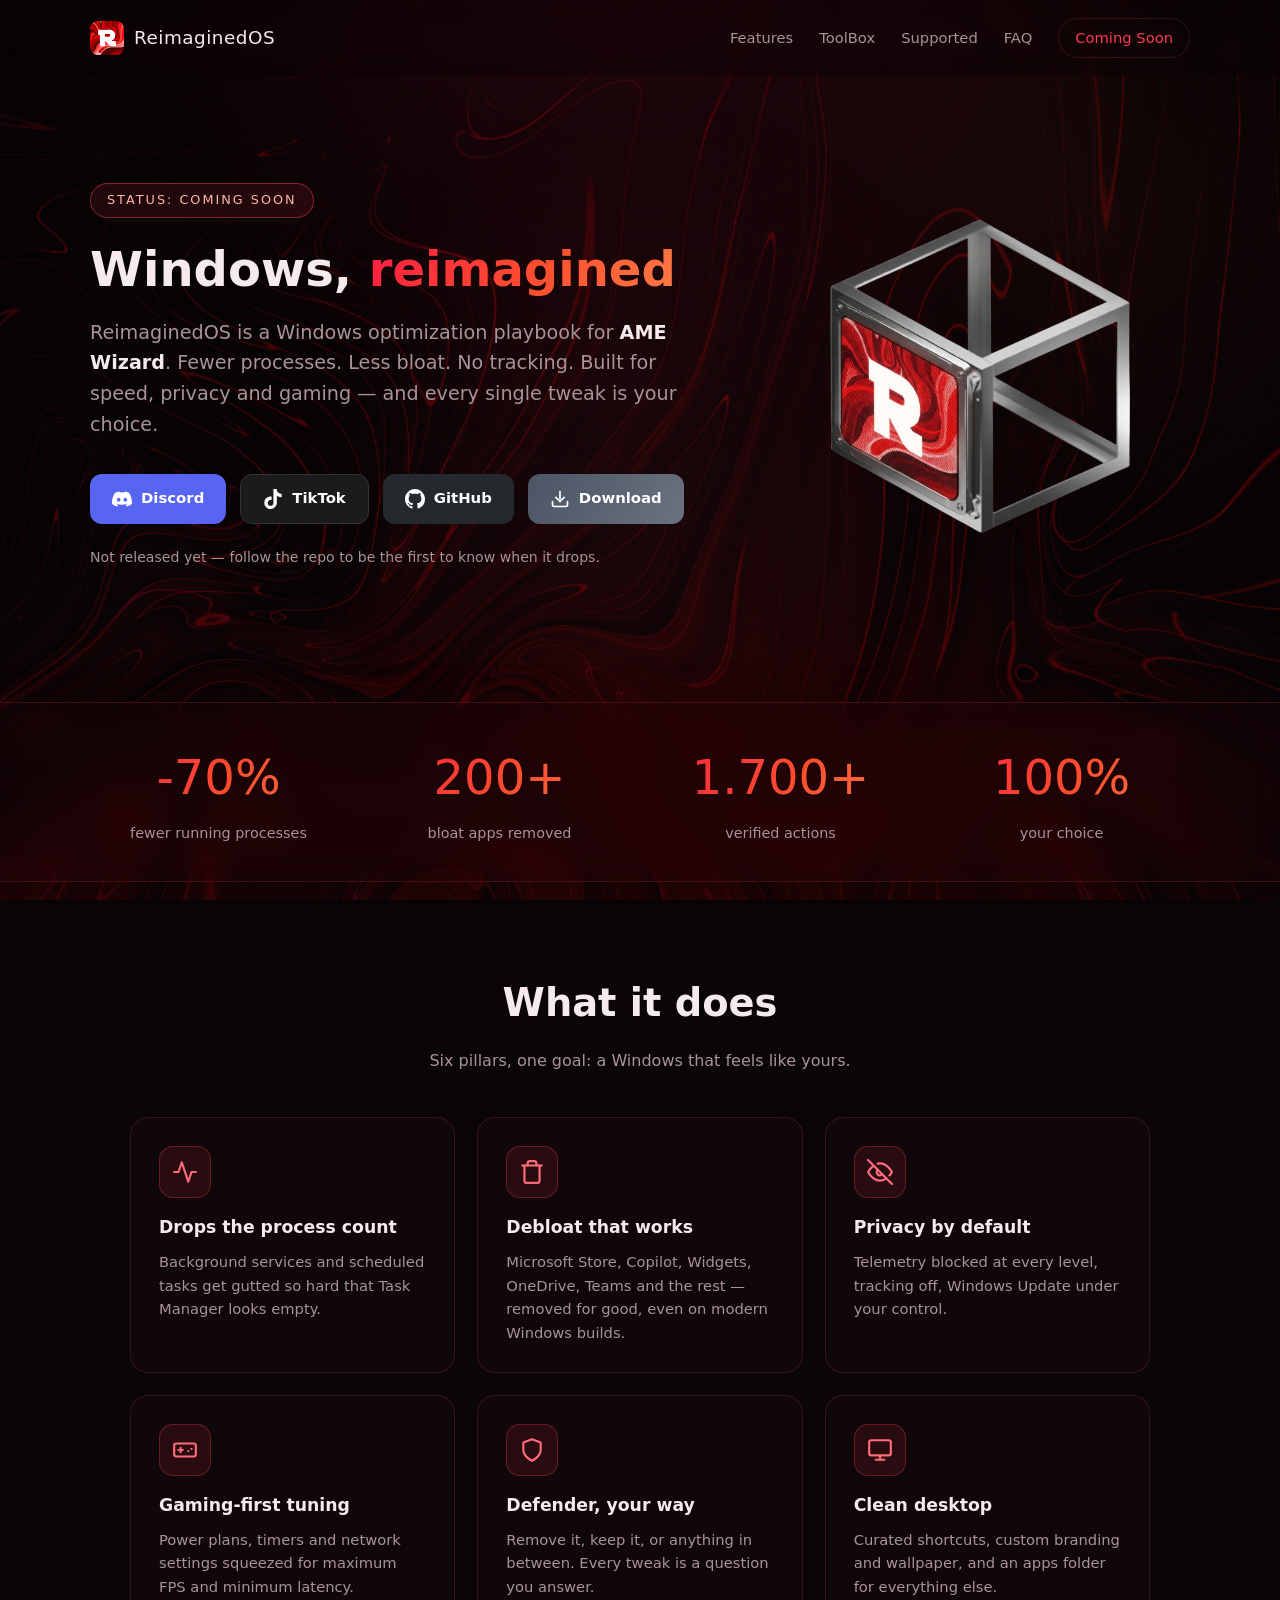
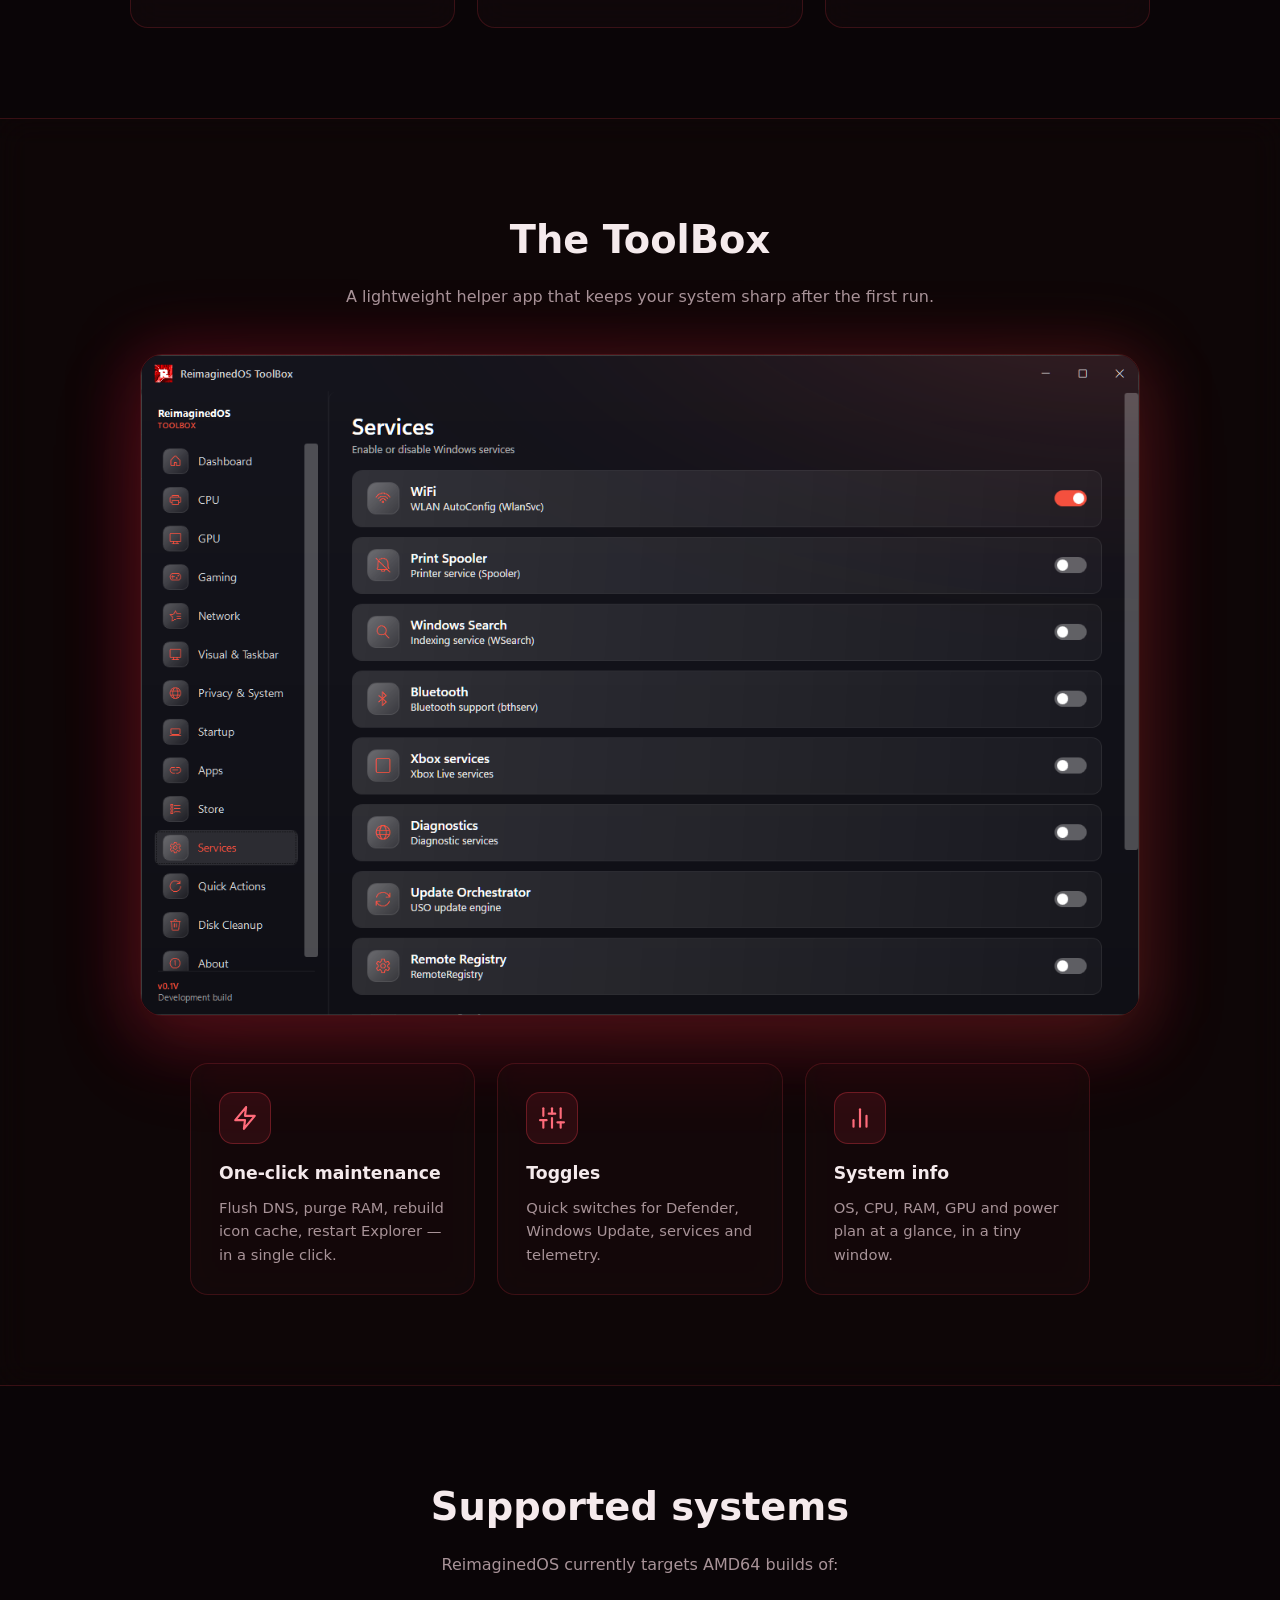
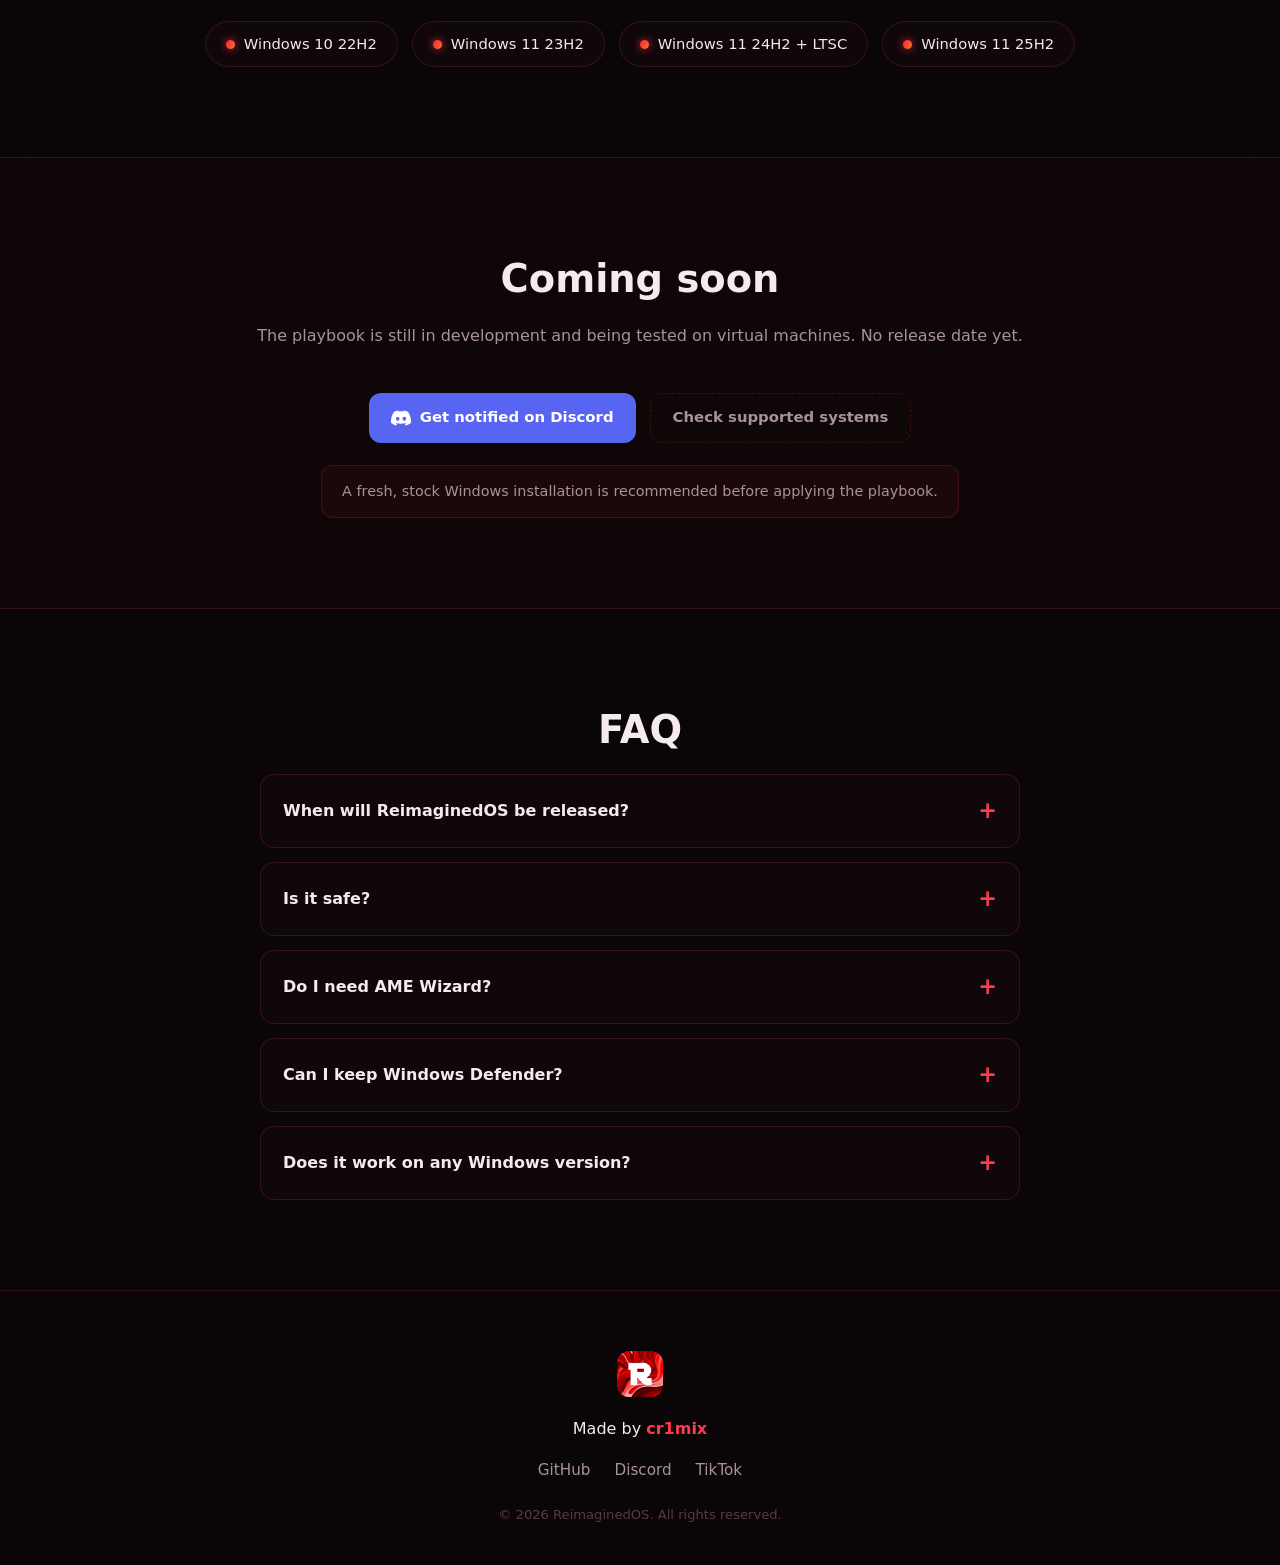
==== commit 29af079c: "fixed a thing tbh" ====
--- a/index.html
+++ b/index.html
@@ -8,21 +8,24 @@
 <meta name="keywords" content="ReimaginedOS, reimaginedos, Windows playbook, windows debloat, how to clean windows, windows optimization, windows tweaks, AME Wizard, AME Wizard playbook, debloat windows 11, debloat windows 10, remove bloatware windows, windows privacy tweaks, block windows telemetry, gaming windows tweaks, fps boost windows, clean install windows, windows 11 debloat tool, windows 10 debloat tool, best windows optimization tool, cr1mix">
 <meta name="author" content="cr1mix">
 <meta name="robots" content="index, follow">
-<link rel="canonical" href="https://reimaginedos.com/">
+<!-- SITO REALE SU GITHUB PAGES -->
+<link rel="canonical" href="https://cr1mix.github.io/reimaginedos-github.io/">
+<!-- SBLOCCO GOOGLE SEARCH CONSOLE -->
+<meta name="google-site-verification" content="b182049c5905ca3b">
 
 <!-- Open Graph / Facebook -->
 <meta property="og:type" content="website">
-<meta property="og:url" content="https://reimaginedos.com/">
+<meta property="og:url" content="https://cr1mix.github.io/reimaginedos-github.io/">
 <meta property="og:title" content="ReimaginedOS — Windows Debloat & Optimization Playbook">
 <meta property="og:description" content="ReimaginedOS is a free Windows optimization and debloat playbook for AME Wizard. Remove bloatware, boost FPS, block telemetry and clean Windows 10/11.">
-<meta property="og:image" content="https://reimaginedos.com/assets/logo.png">
+<meta property="og:image" content="https://cr1mix.github.io/reimaginedos-github.io/assets/logo.png">
 <meta property="og:site_name" content="ReimaginedOS">
 
 <!-- Twitter -->
 <meta name="twitter:card" content="summary_large_image">
 <meta name="twitter:title" content="ReimaginedOS — Windows Debloat & Optimization Playbook">
 <meta name="twitter:description" content="Remove bloatware, boost FPS, block telemetry and clean Windows 10/11 with the ReimaginedOS playbook for AME Wizard.">
-<meta name="twitter:image" content="https://reimaginedos.com/assets/logo.png">
+<meta name="twitter:image" content="https://cr1mix.github.io/reimaginedos-github.io/assets/logo.png">
 
 <!-- Structured data -->
 <script type="application/ld+json">
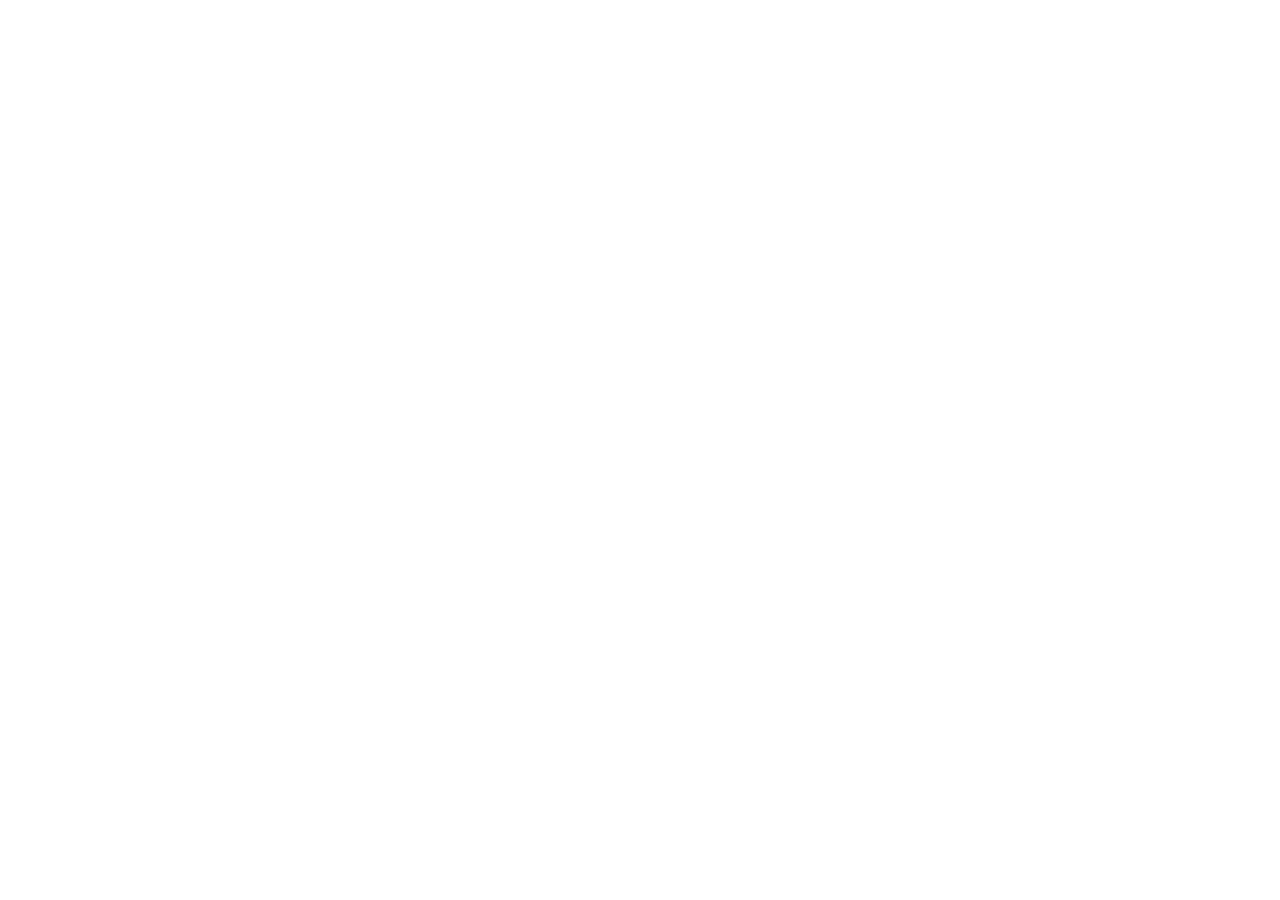
==== commit ba7b50c6: "Update index.html" ====
--- a/index.html
+++ b/index.html
@@ -1,278 +1,11 @@
 <!DOCTYPE html>
 <html lang="en">
 <head>
-<meta charset="UTF-8">
-<meta name="viewport" content="width=device-width, initial-scale=1.0">
-<title>ReimaginedOS — Windows Debloat & Optimization Playbook | Coming Soon</title>
-<meta name="description" content="ReimaginedOS is a free Windows optimization and debloat playbook for AME Wizard. Remove bloatware, boost FPS, block telemetry and clean Windows 10/11 — fast, private, gaming-first. Coming soon.">
-<meta name="keywords" content="ReimaginedOS, reimaginedos, Windows playbook, windows debloat, how to clean windows, windows optimization, windows tweaks, AME Wizard, AME Wizard playbook, debloat windows 11, debloat windows 10, remove bloatware windows, windows privacy tweaks, block windows telemetry, gaming windows tweaks, fps boost windows, clean install windows, windows 11 debloat tool, windows 10 debloat tool, best windows optimization tool, cr1mix">
-<meta name="author" content="cr1mix">
-<meta name="robots" content="index, follow">
-<!-- SITO REALE SU GITHUB PAGES -->
-<link rel="canonical" href="https://cr1mix.github.io/reimaginedos-github.io/">
-<!-- SBLOCCO GOOGLE SEARCH CONSOLE -->
-<meta name="google-site-verification" content="b182049c5905ca3b">
-
-<!-- Open Graph / Facebook -->
-<meta property="og:type" content="website">
-<meta property="og:url" content="https://cr1mix.github.io/reimaginedos-github.io/">
-<meta property="og:title" content="ReimaginedOS — Windows Debloat & Optimization Playbook">
-<meta property="og:description" content="ReimaginedOS is a free Windows optimization and debloat playbook for AME Wizard. Remove bloatware, boost FPS, block telemetry and clean Windows 10/11.">
-<meta property="og:image" content="https://cr1mix.github.io/reimaginedos-github.io/assets/logo.png">
-<meta property="og:site_name" content="ReimaginedOS">
-
-<!-- Twitter -->
-<meta name="twitter:card" content="summary_large_image">
-<meta name="twitter:title" content="ReimaginedOS — Windows Debloat & Optimization Playbook">
-<meta name="twitter:description" content="Remove bloatware, boost FPS, block telemetry and clean Windows 10/11 with the ReimaginedOS playbook for AME Wizard.">
-<meta name="twitter:image" content="https://cr1mix.github.io/reimaginedos-github.io/assets/logo.png">
-
-<!-- Structured data -->
-<script type="application/ld+json">
-{
-  "@context": "https://schema.org",
-  "@type": "SoftwareApplication",
-  "name": "ReimaginedOS",
-  "alternateName": "reimaginedos",
-  "applicationCategory": "UtilitiesApplication",
-  "operatingSystem": "Windows 10, Windows 11",
-  "description": "ReimaginedOS is a Windows optimization and debloat playbook for AME Wizard. Removes bloatware, blocks telemetry, tunes gaming performance and cleans Windows 10/11.",
-  "author": {
-    "@type": "Person",
-    "name": "cr1mix"
-  },
-  "offers": {
-    "@type": "Offer",
-    "price": "0",
-    "priceCurrency": "USD"
-  }
-}
-</script>
-
-<link rel="icon" type="image/png" href="assets/logo.png">
-<link rel="stylesheet" href="css/style.css">
+    <meta charset="UTF-8">
+    <meta http-equiv="refresh" content="0; url=https://reimaginedos.pages.dev/">
+    <title>Redirecting...</title>
 </head>
 <body>
-
-<header class="nav">
-  <div class="nav-inner">
-    <a class="brand" href="#top">
-      <img src="assets/logo.png" alt="ReimaginedOS logo" class="brand-logo">
-      <span class="brand-name">ReimaginedOS</span>
-    </a>
-    <nav class="nav-links">
-      <a href="#features">Features</a>
-      <a href="#toolbox">ToolBox</a>
-      <a href="#supported">Supported</a>
-      <a href="#faq">FAQ</a>
-      <a href="#coming-soon" class="nav-cta">Coming Soon</a>
-    </nav>
-  </div>
-</header>
-
-<main id="top">
-
-  <section class="hero">
-    <div class="hero-split">
-      <div class="hero-inner">
-        <span class="hero-badge">STATUS: COMING SOON</span>
-        <h1 class="hero-title">Windows, <span class="accent">reimagined</span></h1>
-        <p class="hero-sub">
-          ReimaginedOS is a Windows optimization playbook for <strong>AME Wizard</strong>.
-          Fewer processes. Less bloat. No tracking. Built for speed, privacy and gaming —
-          and every single tweak is your choice.
-        </p>
-        <div class="hero-actions">
-          <a class="btn btn-discord" href="https://discord.gg/NjkgT7vXBb">
-            <svg viewBox="0 0 24 24" class="btn-logo" aria-hidden="true"><path d="M20.317 4.369a19.79 19.79 0 0 0-4.885-1.515.074.074 0 0 0-.079.037c-.21.375-.444.864-.608 1.25a18.27 18.27 0 0 0-5.487 0 12.64 12.64 0 0 0-.617-1.25.077.077 0 0 0-.079-.037A19.736 19.736 0 0 0 3.677 4.37a.07.07 0 0 0-.032.027C.533 9.046-.32 13.58.099 18.057a.082.082 0 0 0 .031.057 19.9 19.9 0 0 0 5.993 3.03.078.078 0 0 0 .084-.028c.462-.63.874-1.295 1.226-1.994a.076.076 0 0 0-.041-.106 13.107 13.107 0 0 1-1.872-.892.077.077 0 0 1-.008-.128c.126-.094.252-.192.372-.291a.074.074 0 0 1 .077-.01c3.928 1.793 8.18 1.793 12.062 0a.074.074 0 0 1 .078.01c.12.098.246.198.373.292a.077.077 0 0 1-.006.127 12.299 12.299 0 0 1-1.873.892.077.077 0 0 0-.041.107c.36.698.772 1.362 1.225 1.993a.076.076 0 0 0 .084.028 19.839 19.839 0 0 0 6.002-3.03.077.077 0 0 0 .032-.054c.5-5.177-.838-9.674-3.549-13.66a.061.061 0 0 0-.031-.03zM8.02 15.33c-1.183 0-2.157-1.085-2.157-2.419 0-1.333.956-2.419 2.157-2.419 1.21 0 2.176 1.096 2.157 2.42 0 1.333-.956 2.418-2.157 2.418zm7.975 0c-1.183 0-2.157-1.085-2.157-2.419 0-1.333.955-2.419 2.157-2.419 1.21 0 2.176 1.096 2.157 2.42 0 1.333-.946 2.418-2.157 2.418z"/></svg>
-            Discord
-          </a>
-          <a class="btn btn-tiktok" href="https://tiktok.com/@cr1mix">
-            <svg viewBox="0 0 24 24" class="btn-logo" aria-hidden="true"><path d="M12.525.02c1.31-.02 2.61-.01 3.91-.02.08 1.53.63 3.09 1.75 4.17 1.12 1.11 2.7 1.62 4.24 1.79v4.03c-1.44-.05-2.89-.35-4.2-.97-.57-.26-1.1-.59-1.62-.93-.01 2.92.01 5.84-.02 8.75-.08 1.4-.54 2.79-1.35 3.94-1.31 1.92-3.58 3.17-5.91 3.21-1.43.08-2.86-.31-4.08-1.03-2.02-1.19-3.44-3.37-3.65-5.71-.02-.5-.03-1-.01-1.49.18-1.9 1.12-3.72 2.58-4.96 1.66-1.44 3.98-2.13 6.15-1.72.02 1.48-.04 2.96-.04 4.44-.99-.32-2.15-.23-3.02.37-.63.41-1.11 1.04-1.36 1.75-.21.51-.15 1.07-.14 1.61.24 1.64 1.82 3.02 3.5 2.87 1.12-.01 2.19-.66 2.77-1.61.19-.33.4-.67.41-1.06.1-1.79.06-3.57.07-5.36.01-4.03-.01-8.05.02-12.07z"/></svg>
-            TikTok
-          </a>
-          <a class="btn btn-github" href="https://github.com/cr1mix/ReimaginedOS">
-            <svg viewBox="0 0 24 24" class="btn-logo" aria-hidden="true"><path d="M12 0C5.37 0 0 5.37 0 12c0 5.31 3.435 9.795 8.205 11.385.6.105.825-.255.825-.57 0-.285-.015-1.23-.015-2.235-3.015.555-3.795-.735-4.035-1.41-.135-.345-.72-1.41-1.23-1.695-.42-.225-1.02-.78-.015-.795.945-.015 1.62.87 1.845 1.23 1.08 1.815 2.805 1.305 3.495.99.105-.78.42-1.305.765-1.605-2.67-.3-5.46-1.335-5.46-5.925 0-1.305.465-2.385 1.23-3.225-.12-.3-.54-1.53.12-3.18 0 0 1.005-.315 3.3 1.23.96-.27 1.98-.405 3-.405s2.04.135 3 .405c2.295-1.56 3.3-1.23 3.3-1.23.66 1.65.24 2.88.12 3.18.765.84 1.23 1.905 1.23 3.225 0 4.605-2.805 5.625-5.475 5.925.435.375.81 1.095.81 2.22 0 1.605-.015 2.895-.015 3.3 0 .315.225.69.825.57A12.02 12.02 0 0 0 24 12c0-6.63-5.37-12-12-12z"/></svg>
-            GitHub
-          </a>
-          <a class="btn btn-download" href="#coming-soon">
-            <svg viewBox="0 0 24 24" class="btn-logo stroke" aria-hidden="true"><path d="M21 15v4a2 2 0 0 1-2 2H5a2 2 0 0 1-2-2v-4"/><polyline points="7 10 12 15 17 10"/><line x1="12" y1="15" x2="12" y2="3"/></svg>
-            Download
-          </a>
-        </div>
-        <p class="hero-note">Not released yet — follow the repo to be the first to know when it drops.</p>
-      </div>
-      <div class="hero-media">
-        <img src="assets/playbook.png" alt="ReimaginedOS playbook" class="hero-art">
-      </div>    </div>
-  </section>
-
-  <section class="stats">
-    <div class="stats-row">
-      <div class="stat">
-        <span class="stat-num">-70%</span>
-        <span class="stat-label">fewer running processes</span>
-      </div>
-      <div class="stat">
-        <span class="stat-num">200+</span>
-        <span class="stat-label">bloat apps removed</span>
-      </div>
-      <div class="stat">
-        <span class="stat-num">1.700+</span>
-        <span class="stat-label">verified actions</span>
-      </div>
-      <div class="stat">
-        <span class="stat-num">100%</span>
-        <span class="stat-label">your choice</span>
-      </div>
-    </div>
-  </section>
-
-  <section class="section" id="features">
-    <h2 class="section-title">What it does</h2>
-    <p class="section-sub">Six pillars, one goal: a Windows that feels like yours.</p>
-    <div class="feature-grid">
-      <article class="card">
-        <span class="card-icon">
-          <svg viewBox="0 0 24 24" fill="none" stroke="currentColor" stroke-width="2" stroke-linecap="round" stroke-linejoin="round"><path d="M22 12h-4l-3 9L9 3l-3 9H2"/></svg>
-        </span>
-        <h3>Drops the process count</h3>
-        <p>Background services and scheduled tasks get gutted so hard that Task Manager looks empty.</p>
-      </article>
-      <article class="card">
-        <span class="card-icon">
-          <svg viewBox="0 0 24 24" fill="none" stroke="currentColor" stroke-width="2" stroke-linecap="round" stroke-linejoin="round"><polyline points="3 6 5 6 21 6"/><path d="M19 6v14a2 2 0 0 1-2 2H7a2 2 0 0 1-2-2V6m3 0V4a2 2 0 0 1 2-2h4a2 2 0 0 1 2 2v2"/></svg>
-        </span>
-        <h3>Debloat that works</h3>
-        <p>Microsoft Store, Copilot, Widgets, OneDrive, Teams and the rest — removed for good, even on modern Windows builds.</p>
-      </article>
-      <article class="card">
-        <span class="card-icon">
-          <svg viewBox="0 0 24 24" fill="none" stroke="currentColor" stroke-width="2" stroke-linecap="round" stroke-linejoin="round"><path d="M17.94 17.94A10.07 10.07 0 0 1 12 20c-7 0-11-8-11-8a18.45 18.45 0 0 1 5.06-5.94M9.9 4.24A9.12 9.12 0 0 1 12 4c7 0 11 8 11 8a18.5 18.5 0 0 1-2.16 3.19m-6.72-1.07a3 3 0 1 1-4.24-4.24"/><line x1="1" y1="1" x2="23" y2="23"/></svg>
-        </span>
-        <h3>Privacy by default</h3>
-        <p>Telemetry blocked at every level, tracking off, Windows Update under your control.</p>
-      </article>
-      <article class="card">
-        <span class="card-icon">
-          <svg viewBox="0 0 24 24" fill="none" stroke="currentColor" stroke-width="2" stroke-linecap="round" stroke-linejoin="round"><line x1="6" y1="12" x2="10" y2="12"/><line x1="8" y1="10" x2="8" y2="14"/><line x1="15" y1="13" x2="15.01" y2="13"/><line x1="18" y1="11" x2="18.01" y2="11"/><rect x="2" y="6" width="20" height="12" rx="2"/></svg>
-        </span>
-        <h3>Gaming-first tuning</h3>
-        <p>Power plans, timers and network settings squeezed for maximum FPS and minimum latency.</p>
-      </article>
-      <article class="card">
-        <span class="card-icon">
-          <svg viewBox="0 0 24 24" fill="none" stroke="currentColor" stroke-width="2" stroke-linecap="round" stroke-linejoin="round"><path d="M12 22s8-4 8-10V5l-8-3-8 3v7c0 6 8 10 8 10z"/></svg>
-        </span>
-        <h3>Defender, your way</h3>
-        <p>Remove it, keep it, or anything in between. Every tweak is a question you answer.</p>
-      </article>
-      <article class="card">
-        <span class="card-icon">
-          <svg viewBox="0 0 24 24" fill="none" stroke="currentColor" stroke-width="2" stroke-linecap="round" stroke-linejoin="round"><rect x="2" y="3" width="20" height="14" rx="2"/><line x1="8" y1="21" x2="16" y2="21"/><line x1="12" y1="17" x2="12" y2="21"/></svg>
-        </span>
-        <h3>Clean desktop</h3>
-        <p>Curated shortcuts, custom branding and wallpaper, and an apps folder for everything else.</p>
-      </article>
-    </div>
-  </section>
-
-  <section class="section section-alt" id="toolbox">
-    <h2 class="section-title">The ToolBox</h2>
-    <p class="section-sub">A lightweight helper app that keeps your system sharp after the first run.</p>
-    <figure class="screenshot">
-      <img src="assets/toolbox.png" alt="ReimaginedOS ToolBox screenshot">
-    </figure>
-    <div class="feature-grid trio">
-      <article class="card">
-        <span class="card-icon">
-          <svg viewBox="0 0 24 24" fill="none" stroke="currentColor" stroke-width="2" stroke-linecap="round" stroke-linejoin="round"><polyline points="13 2 3 14 12 14 11 22 21 10 12 10 13 2"/></svg>
-        </span>
-        <h3>One-click maintenance</h3>
-        <p>Flush DNS, purge RAM, rebuild icon cache, restart Explorer — in a single click.</p>
-      </article>
-      <article class="card">
-        <span class="card-icon">
-          <svg viewBox="0 0 24 24" fill="none" stroke="currentColor" stroke-width="2" stroke-linecap="round" stroke-linejoin="round"><line x1="4" y1="21" x2="4" y2="14"/><line x1="4" y1="10" x2="4" y2="3"/><line x1="12" y1="21" x2="12" y2="12"/><line x1="12" y1="8" x2="12" y2="3"/><line x1="20" y1="21" x2="20" y2="16"/><line x1="20" y1="12" x2="20" y2="3"/><line x1="1" y1="14" x2="7" y2="14"/><line x1="9" y1="8" x2="15" y2="8"/><line x1="17" y1="16" x2="23" y2="16"/></svg>
-        </span>
-        <h3>Toggles</h3>
-        <p>Quick switches for Defender, Windows Update, services and telemetry.</p>
-      </article>
-      <article class="card">
-        <span class="card-icon">
-          <svg viewBox="0 0 24 24" fill="none" stroke="currentColor" stroke-width="2" stroke-linecap="round" stroke-linejoin="round"><line x1="18" y1="20" x2="18" y2="10"/><line x1="12" y1="20" x2="12" y2="4"/><line x1="6" y1="20" x2="6" y2="14"/></svg>
-        </span>
-        <h3>System info</h3>
-        <p>OS, CPU, RAM, GPU and power plan at a glance, in a tiny window.</p>
-      </article>
-    </div>
-  </section>
-
-  <section class="section" id="supported">
-    <h2 class="section-title">Supported systems</h2>
-    <p class="section-sub">ReimaginedOS currently targets AMD64 builds of:</p>
-    <div class="os-row">
-      <span class="os-badge"><span class="os-dot"></span>Windows 10 22H2</span>
-      <span class="os-badge"><span class="os-dot"></span>Windows 11 23H2</span>
-      <span class="os-badge"><span class="os-dot"></span>Windows 11 24H2 + LTSC</span>
-      <span class="os-badge"><span class="os-dot"></span>Windows 11 25H2</span>
-    </div>
-  </section>
-
-  <section class="section section-alt" id="coming-soon">
-    <h2 class="section-title">Coming soon</h2>
-    <p class="section-sub">The playbook is still in development and being tested on virtual machines. No release date yet.</p>
-    <div class="soon-box">
-      <div class="soon-actions">
-        <a class="btn btn-discord" href="https://discord.gg/NjkgT7vXBb">
-          <svg viewBox="0 0 24 24" class="btn-logo" aria-hidden="true"><path d="M20.317 4.369a19.79 19.79 0 0 0-4.885-1.515.074.074 0 0 0-.079.037c-.21.375-.444.864-.608 1.25a18.27 18.27 0 0 0-5.487 0 12.64 12.64 0 0 0-.617-1.25.077.077 0 0 0-.079-.037A19.736 19.736 0 0 0 3.677 4.37a.07.07 0 0 0-.032.027C.533 9.046-.32 13.58.099 18.057a.082.082 0 0 0 .031.057 19.9 19.9 0 0 0 5.993 3.03.078.078 0 0 0 .084-.028c.462-.63.874-1.295 1.226-1.994a.076.076 0 0 0-.041-.106 13.107 13.107 0 0 1-1.872-.892.077.077 0 0 1-.008-.128c.126-.094.252-.192.372-.291a.074.074 0 0 1 .077-.01c3.928 1.793 8.18 1.793 12.062 0a.074.074 0 0 1 .078.01c.12.098.246.198.373.292a.077.077 0 0 1-.006.127 12.299 12.299 0 0 1-1.873.892.077.077 0 0 0-.041.107c.36.698.772 1.362 1.225 1.993a.076.076 0 0 0 .084.028 19.839 19.839 0 0 0 6.002-3.03.077.077 0 0 0 .032-.054c.5-5.177-.838-9.674-3.549-13.66a.061.061 0 0 0-.031-.03zM8.02 15.33c-1.183 0-2.157-1.085-2.157-2.419 0-1.333.956-2.419 2.157-2.419 1.21 0 2.176 1.096 2.157 2.42 0 1.333-.956 2.418-2.157 2.418zm7.975 0c-1.183 0-2.157-1.085-2.157-2.419 0-1.333.955-2.419 2.157-2.419 1.21 0 2.176 1.096 2.157 2.42 0 1.333-.946 2.418-2.157 2.418z"/></svg>
-          Get notified on Discord
-        </a>
-        <a class="btn btn-ghost" href="#supported">Check supported systems</a>
-      </div>
-      <p class="tip-note">A fresh, stock Windows installation is recommended before applying the playbook.</p>
-    </div>
-  </section>
-
-  <section class="section" id="faq">
-    <h2 class="section-title">FAQ</h2>
-    <div class="faq-list">
-      <details class="faq-item">
-        <summary>When will ReimaginedOS be released?</summary>
-        <p>It's still in development and being tested on virtual machines. No date yet — follow the repo or the Discord to be notified the moment it drops.</p>
-      </details>
-      <details class="faq-item">
-        <summary>Is it safe?</summary>
-        <p>Every tweak is a question you answer — nothing is applied without your consent. A fresh, stock Windows install is still recommended before applying.</p>
-      </details>
-      <details class="faq-item">
-        <summary>Do I need AME Wizard?</summary>
-        <p>Yes. The playbook runs inside the free, open-source AME Wizard — you just drag and drop.</p>
-      </details>
-      <details class="faq-item">
-        <summary>Can I keep Windows Defender?</summary>
-        <p>Of course. Defender is fully optional: remove it, keep it, or anything in between.</p>
-      </details>
-      <details class="faq-item">
-        <summary>Does it work on any Windows version?</summary>
-        <p>ReimaginedOS currently targets Windows 10 22H2 and Windows 11 23H2 / 24H2 / 25H2 (AMD64).</p>
-      </details>
-    </div>
-  </section>
-
-</main>
-
-<footer class="footer" id="links">
-  <img src="assets/logo.png" alt="ReimaginedOS" class="footer-logo">
-  <p class="footer-tag">Made by <strong>cr1mix</strong></p>
-  <div class="footer-links">
-    <a href="https://github.com/cr1mix/ReimaginedOS">GitHub</a>
-    <a href="https://discord.gg/NjkgT7vXBb">Discord</a>
-    <a href="https://tiktok.com/@cr1mix">TikTok</a>
-  </div>
-  <p class="footer-copy">© <span id="year"></span> ReimaginedOS. All rights reserved.</p>
-</footer>
-
-<script src="js/main.js"></script>
+    <p>This site has moved. If you are not redirected automatically, <a href="https://reimaginedos.pages.dev/">click here</a>.</p>
 </body>
 </html>
